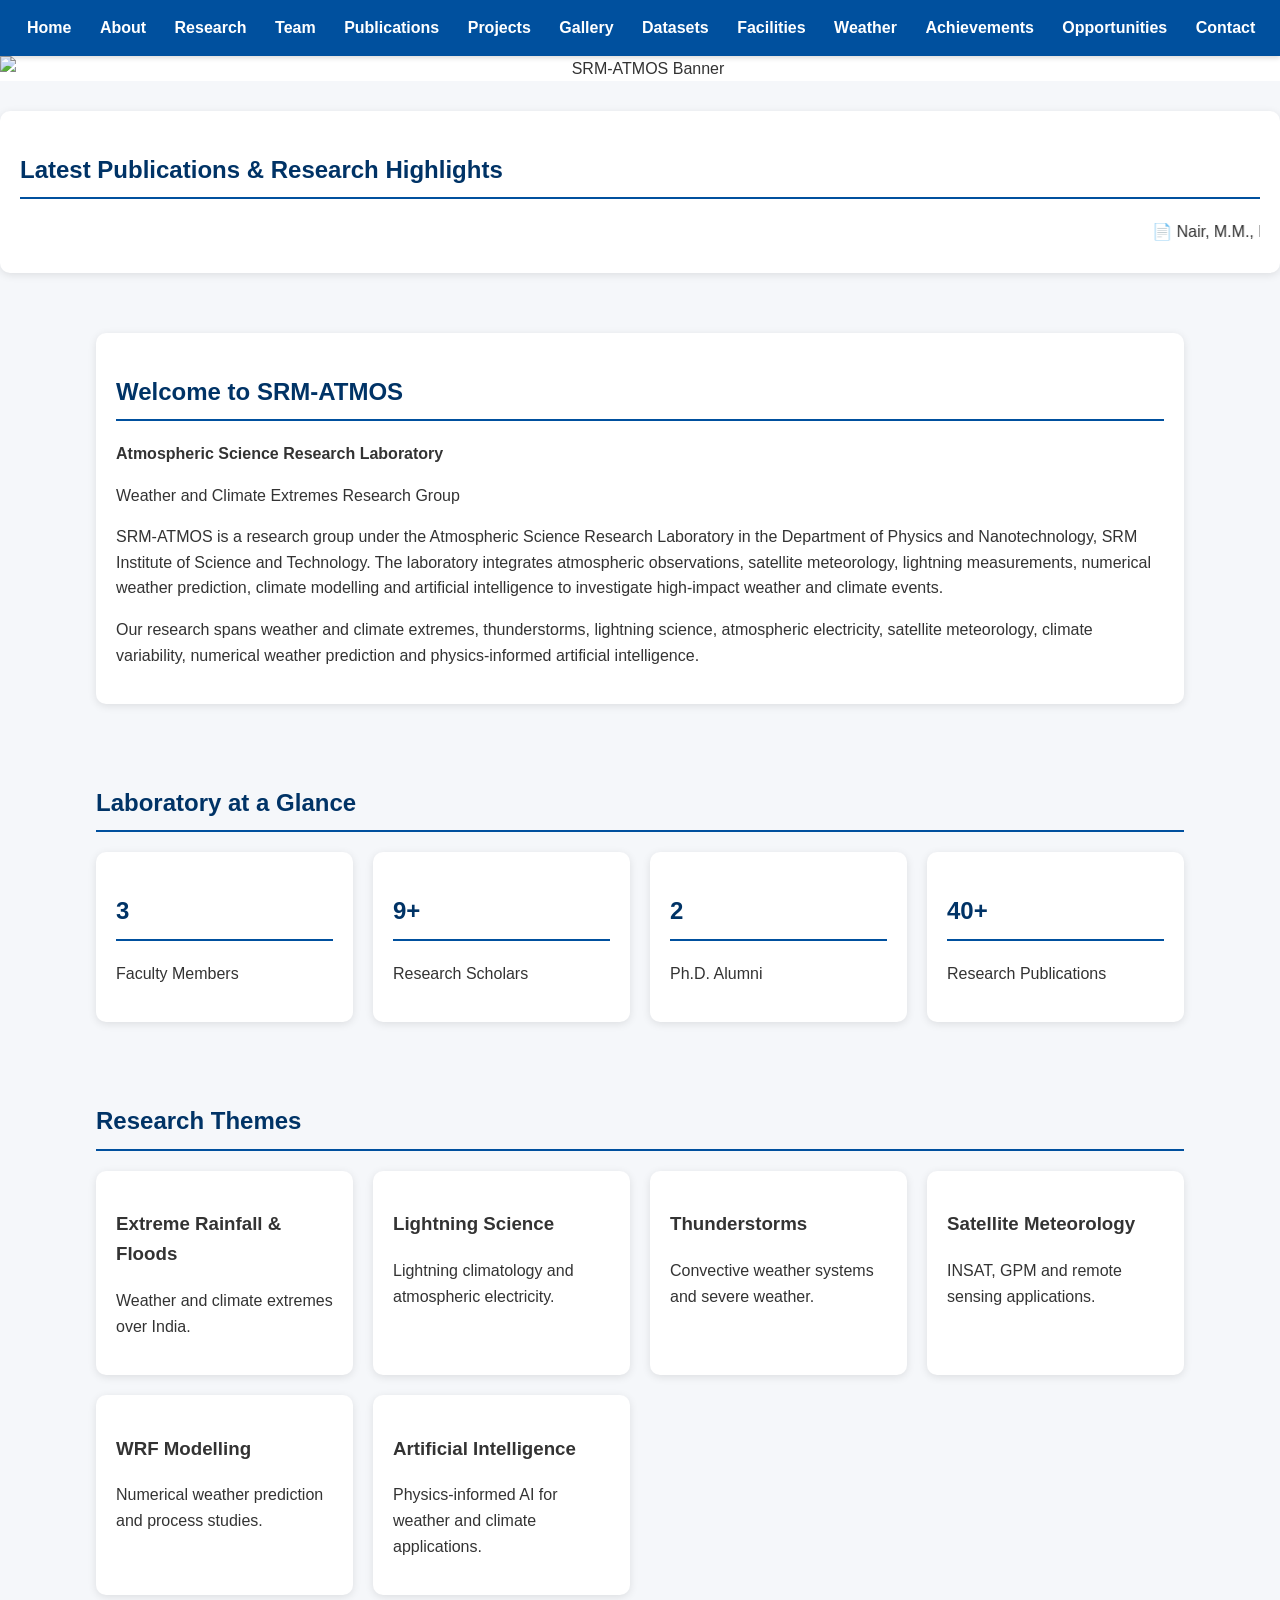
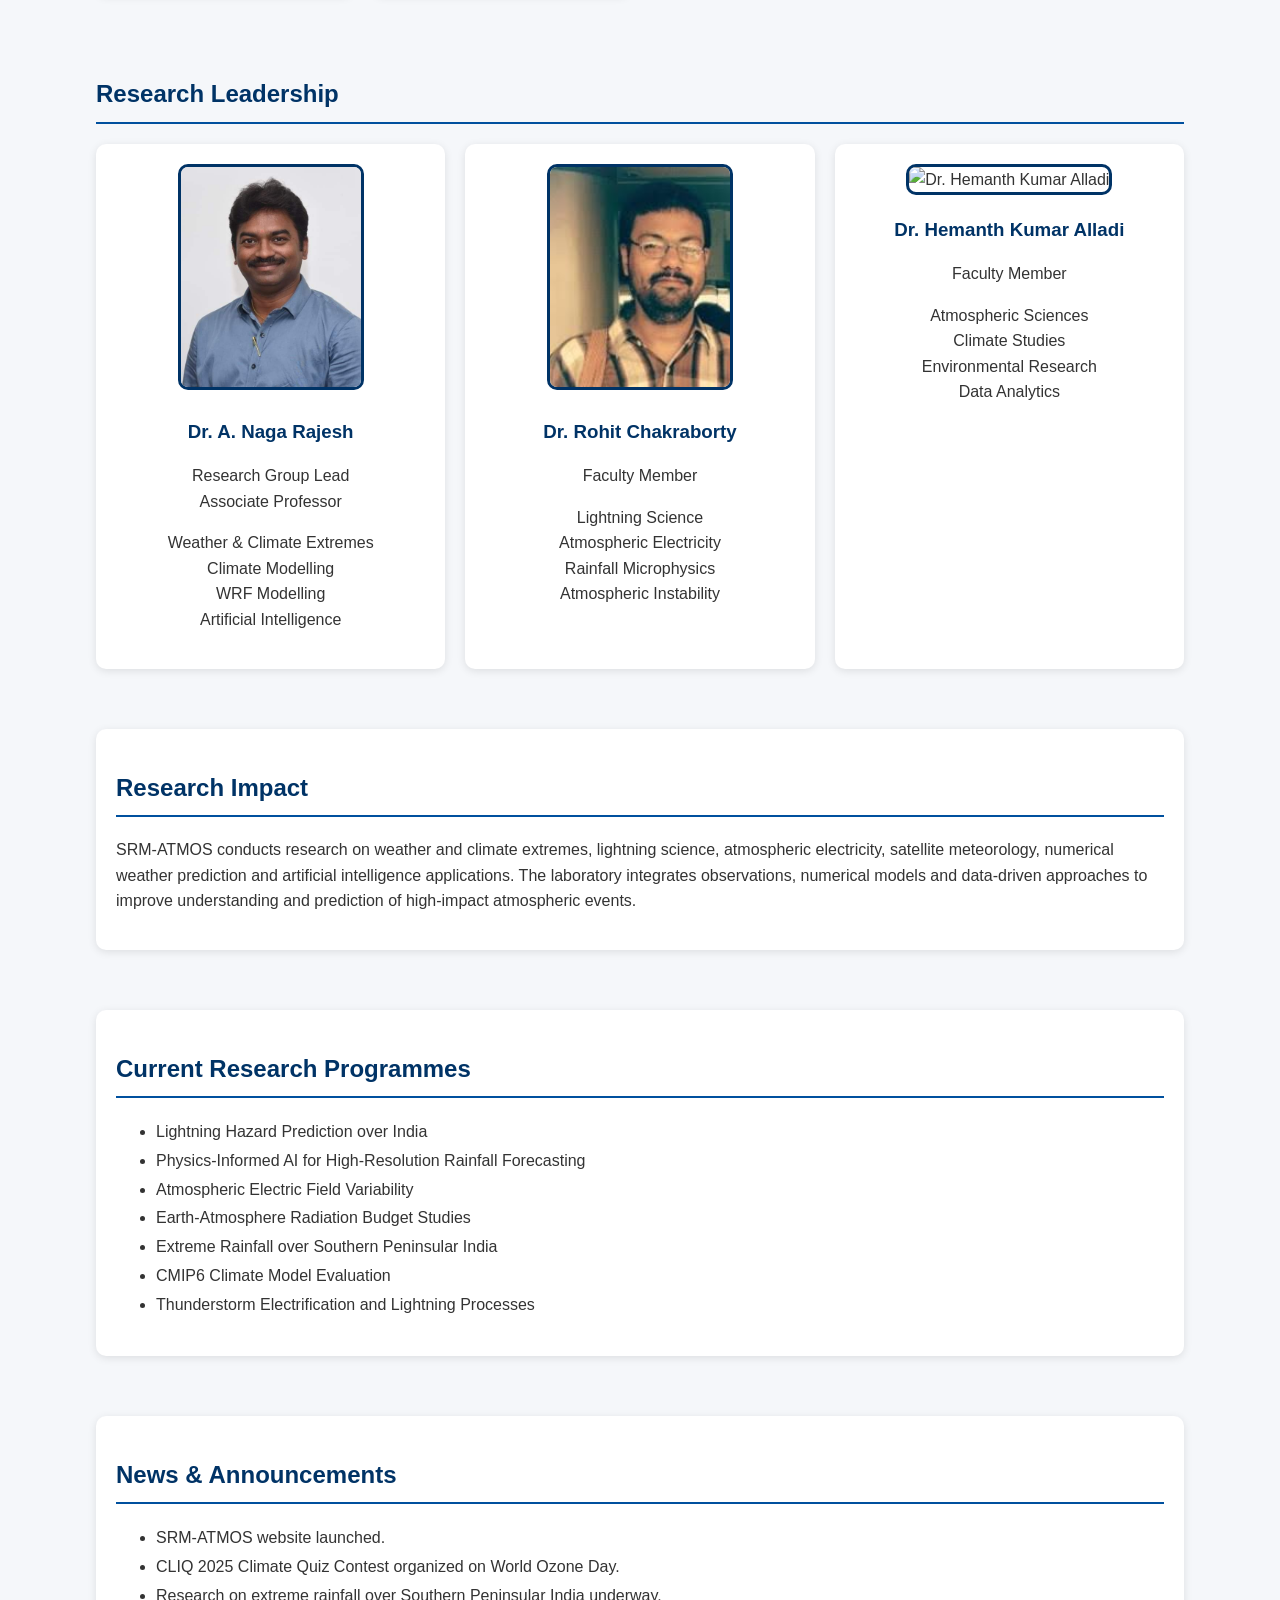
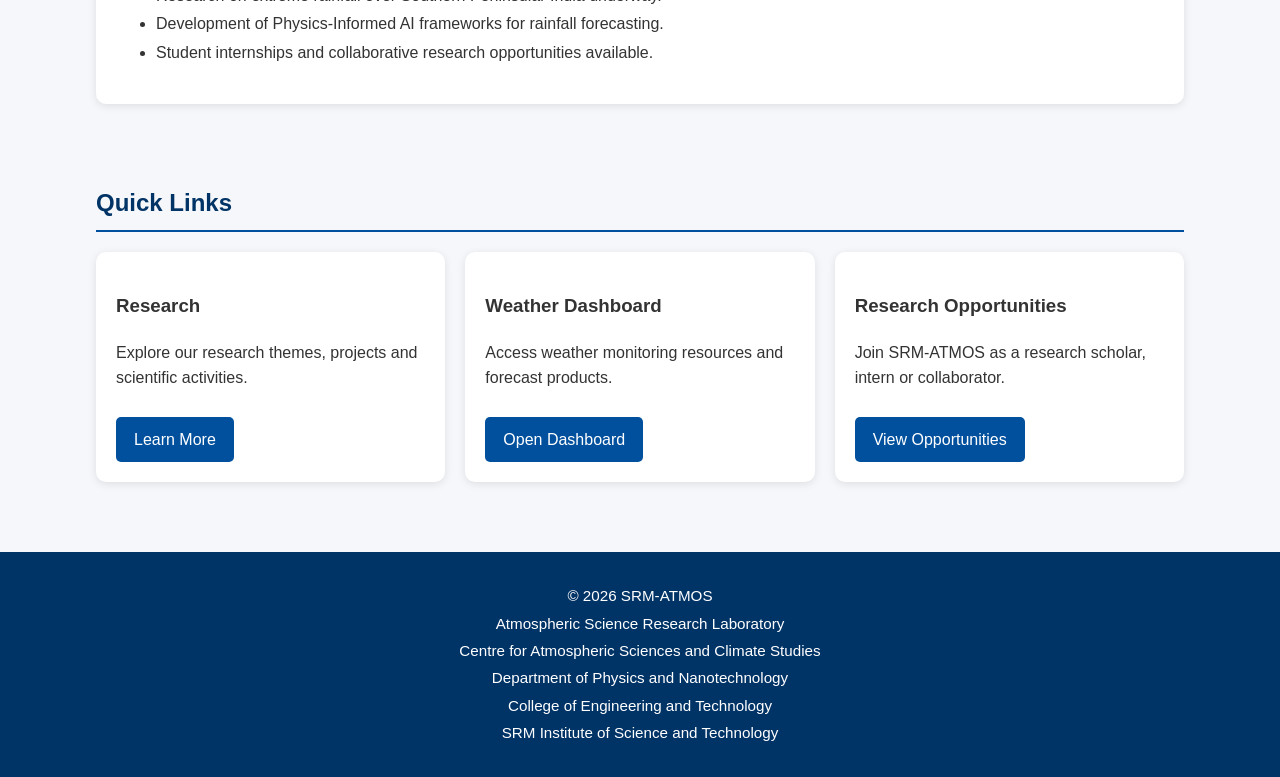
==== index.html @ c8436e2e "Revise research highlights to include latest publications Updated the research highlights section to" ====
<!DOCTYPE html>

<html>

<head>

    <title>SRM-ATMOS</title>

    <link rel="stylesheet" href="css/style.css?v=2">

    <link rel="icon" href="images/logo.png">

    <meta charset="UTF-8">

    <meta name="viewport" content="width=device-width, initial-scale=1.0">

</head>

<body>

<nav>

    <a href="index.html">Home</a>
    <a href="about.html">About</a>
    <a href="research.html">Research</a>
    <a href="team.html">Team</a>
    <a href="publications.html">Publications</a>
    <a href="projects.html">Projects</a>
    <a href="gallery.html">Gallery</a>
    <a href="datasets.html">Datasets</a>
    <a href="facilities.html">Facilities</a>
    <a href="weather.html">Weather</a>
    <a href="achievements.html">Achievements</a>
    <a href="opportunities.html">Opportunities</a>
    <a href="contact.html">Contact</a>

</nav>

<div class="hero">

    <img src="images/banner.png"
         alt="SRM-ATMOS Banner"
         class="banner-image">

</div>
<section class="section">

<div class="card">

<h2>Latest Publications & Research Highlights</h2>

<marquee behavior="scroll" direction="left" scrollamount="5">

📄 Nair, M.M., Rajesh, A.N., Sabarinath, A. & Kesavavarthini, T. (2025): Atmospheric Rivers and Their Impact on Extreme Precipitation During the Southwest Monsoon over India: A CMIP6 Evaluation (Meteorology and Atmospheric Physics) |

🌧️ Rajesh, A.N. et al. (2025): Widespread Monsoon Extreme Rainfall Events over Central Indian Region: Influence of Dynamics and Thermodynamics |

🌍 Kumar, A.H., Sandeep, A., Prasad, P. & Bv, B. (2025): Evaluation of ERA5 Boundary Layer Height Against Radiosonde Measurements: Regional Drivers, Spatiotemporal Variability and Trends over the Indian Monsoon Region (Atmospheric Research)

</marquee>

</div>

</section>
<div class="container">

<section class="section">

<div class="card">

<h2>Welcome to SRM-ATMOS</h2>

<p><strong>Atmospheric Science Research Laboratory</strong></p>

<p>
Weather and Climate Extremes Research Group
</p>

<p>
SRM-ATMOS is a research group under the Atmospheric Science Research Laboratory in the Department of Physics and Nanotechnology, SRM Institute of Science and Technology. The laboratory integrates atmospheric observations, satellite meteorology, lightning measurements, numerical weather prediction, climate modelling and artificial intelligence to investigate high-impact weather and climate events.
</p>

<p>
Our research spans weather and climate extremes, thunderstorms, lightning science, atmospheric electricity, satellite meteorology, climate variability, numerical weather prediction and physics-informed artificial intelligence.
</p>

</div>

</section>

<section class="section">

<h2>Laboratory at a Glance</h2>

<div class="grid">

<div class="card">
<h2>3</h2>
<p>Faculty Members</p>
</div>

<div class="card">
<h2>9+</h2>
<p>Research Scholars</p>
</div>

<div class="card">
<h2>2</h2>
<p>Ph.D. Alumni</p>
</div>

<div class="card">
<h2>40+</h2>
<p>Research Publications</p>
</div>

</div>

</section>

<section class="section">

<h2>Research Themes</h2>

<div class="grid">

<div class="card">
<h3>Extreme Rainfall & Floods</h3>
<p>Weather and climate extremes over India.</p>
</div>

<div class="card">
<h3>Lightning Science</h3>
<p>Lightning climatology and atmospheric electricity.</p>
</div>

<div class="card">
<h3>Thunderstorms</h3>
<p>Convective weather systems and severe weather.</p>
</div>

<div class="card">
<h3>Satellite Meteorology</h3>
<p>INSAT, GPM and remote sensing applications.</p>
</div>

<div class="card">
<h3>WRF Modelling</h3>
<p>Numerical weather prediction and process studies.</p>
</div>

<div class="card">
<h3>Artificial Intelligence</h3>
<p>Physics-informed AI for weather and climate applications.</p>
</div>

</div>

</section>

<section class="section">

<h2>Research Leadership</h2>

<div class="grid">

<div class="card profile-card">

<img src="images/rajesh.jpg" alt="Dr. A. Naga Rajesh">

<h3>Dr. A. Naga Rajesh</h3>

<p>
Research Group Lead<br>
Associate Professor
</p>

<p>
Weather & Climate Extremes<br>
Climate Modelling<br>
WRF Modelling<br>
Artificial Intelligence
</p>

</div>

<div class="card profile-card">

<img src="images/rohit.jpg" alt="Dr. Rohit Chakraborty">

<h3>Dr. Rohit Chakraborty</h3>

<p>
Faculty Member
</p>

<p>
Lightning Science<br>
Atmospheric Electricity<br>
Rainfall Microphysics<br>
Atmospheric Instability
</p>

</div>

<div class="card profile-card">

<img src="images/hemanth.jpg" alt="Dr. Hemanth Kumar Alladi">

<h3>Dr. Hemanth Kumar Alladi</h3>

<p>
Faculty Member
</p>

<p>
Atmospheric Sciences<br>
Climate Studies<br>
Environmental Research<br>
Data Analytics
</p>

</div>

</div>

</section>

<section class="section">

<div class="card">

<h2>Research Impact</h2>

<p>
SRM-ATMOS conducts research on weather and climate extremes, lightning science, atmospheric electricity, satellite meteorology, numerical weather prediction and artificial intelligence applications. The laboratory integrates observations, numerical models and data-driven approaches to improve understanding and prediction of high-impact atmospheric events.
</p>

</div>

</section>

<section class="section">

<div class="card">

<h2>Current Research Programmes</h2>

<ul>

<li>Lightning Hazard Prediction over India</li>

<li>Physics-Informed AI for High-Resolution Rainfall Forecasting</li>

<li>Atmospheric Electric Field Variability</li>

<li>Earth-Atmosphere Radiation Budget Studies</li>

<li>Extreme Rainfall over Southern Peninsular India</li>

<li>CMIP6 Climate Model Evaluation</li>

<li>Thunderstorm Electrification and Lightning Processes</li>

</ul>

</div>

</section>

<section class="section">

<div class="card">

<h2>News & Announcements</h2>

<ul>

<li>SRM-ATMOS website launched.</li>

<li>CLIQ 2025 Climate Quiz Contest organized on World Ozone Day.</li>

<li>Research on extreme rainfall over Southern Peninsular India underway.</li>

<li>Development of Physics-Informed AI frameworks for rainfall forecasting.</li>

<li>Student internships and collaborative research opportunities available.</li>

</ul>

</div>

</section>

<section class="section">

<h2>Quick Links</h2>

<div class="grid">

<div class="card">

<h3>Research</h3>

<p>
Explore our research themes, projects and scientific activities.
</p>

<a class="button" href="research.html">
Learn More
</a>

</div>

<div class="card">

<h3>Weather Dashboard</h3>

<p>
Access weather monitoring resources and forecast products.
</p>

<a class="button" href="weather.html">
Open Dashboard
</a>

</div>

<div class="card">

<h3>Research Opportunities</h3>

<p>
Join SRM-ATMOS as a research scholar, intern or collaborator.
</p>

<a class="button" href="opportunities.html">
View Opportunities
</a>

</div>

</div>

</section>

</div>

<footer>

© 2026 SRM-ATMOS<br>

Atmospheric Science Research Laboratory<br>

Centre for Atmospheric Sciences and Climate Studies<br>

Department of Physics and Nanotechnology<br>

College of Engineering and Technology<br>

SRM Institute of Science and Technology

</footer>

</body>

</html>
---- css/style.css ----
```css
body{
    background:red !important;
}

body{
    font-family: Arial, Helvetica, sans-serif;
    margin:0;
    padding:0;
    background:#f5f7fa;
    color:#333;
    line-height:1.6;
}

/* =====================================
   NAVIGATION
===================================== */

nav{
    background:#00509e;
    text-align:center;
    padding:15px;
    position:sticky;
    top:0;
    z-index:1000;
    box-shadow:0 2px 5px rgba(0,0,0,0.15);

    overflow-x:auto;
    white-space:nowrap;
}

nav a{
    color:white;
    text-decoration:none;
    margin:0 12px;
    font-weight:bold;
    display:inline-block;
}

nav a:hover{
    color:#ffcc00;
}

/* =====================================
   HERO BANNER
===================================== */

.hero{
    width:100%;
    text-align:center;
    background:white;
}

.banner-image{
    width:100%;
    height:auto;
    display:block;
}

/* =====================================
   MAIN LAYOUT
===================================== */

.container{
    width:85%;
    max-width:1100px;
    margin:auto;
}

.section{
    padding:30px 0;
}

.section h2{
    color:#003366;
    border-bottom:2px solid #00509e;
    padding-bottom:8px;
    margin-bottom:20px;
}

/* =====================================
   GRID
===================================== */

.grid{
    display:grid;
    grid-template-columns:repeat(auto-fit,minmax(250px,1fr));
    gap:20px;
}

/* =====================================
   CARDS
===================================== */

.card{
    background:white;
    padding:20px;
    border-radius:10px;
    box-shadow:0 2px 8px rgba(0,0,0,0.10);
    transition:0.3s;
}

.card:hover{
    transform:translateY(-4px);
}

/* =====================================
   FACULTY PROFILES
===================================== */

.profile-card{
    text-align:center;
}

.profile-card img{
    width:180px;
    height:220px;
    object-fit:cover;
    border-radius:10px;
    border:3px solid #003366;
    margin-bottom:10px;
}

.profile-card h3{
    color:#003366;
    margin-top:10px;
    margin-bottom:5px;
}

/* =====================================
   BUTTONS
===================================== */

.button{
    display:inline-block;
    background:#00509e;
    color:white;
    text-decoration:none;
    padding:10px 18px;
    border-radius:5px;
    margin-top:10px;
}

.button:hover{
    background:#003366;
}

/* =====================================
   TABLES
===================================== */

table{
    width:100%;
    border-collapse:collapse;
    background:white;
    overflow-x:auto;
    display:block;
}

table,
th,
td{
    border:1px solid #ddd;
}

th{
    background:#00509e;
    color:white;
}

th,
td{
    padding:12px;
    text-align:left;
}

/* =====================================
   LISTS
===================================== */

ul{
    line-height:1.8;
}

/* =====================================
   IMAGES
===================================== */

img{
    max-width:100%;
}

.gallery img{
    width:100%;
    border-radius:8px;
}

/* =====================================
   FOOTER
===================================== */

footer{
    background:#003366;
    color:white;
    text-align:center;
    padding:30px;
    margin-top:40px;
    line-height:1.8;
    font-size:0.95rem;
}

/* =====================================
   MOBILE DEVICES
===================================== */

/* =====================================
   MOBILE DEVICES
===================================== */

@media screen and (max-width:768px){

    /* Compact Menu */

   nav{
    display:flex;
    overflow-x:auto;
    white-space:nowrap;
    padding:10px;
    gap:10px;
    justify-content:flex-start;
    -webkit-overflow-scrolling:touch;
}

    nav a{
    display:inline-block;
    flex:0 0 auto;
    margin:0;
    padding:8px 12px;
    background:none;
    border-radius:0;
    font-size:14px;
}

    .container{
        width:95%;
    }

    /* Banner */

    .banner-image{
        width:100%;
        height:auto;
        max-height:none;
    }

    /* Profile Images */

    .profile-card img{
        width:130px;
        height:160px;
    }

    /* Cards */

    .card{
        padding:15px;
    }

    .section{
        padding:20px 0;
    }

    /* Typography */

    h1{
        font-size:1.8rem;
    }

    h2{
        font-size:1.4rem;
    }

    h3{
        font-size:1.1rem;
    }

    /* Single-column Layout */

    .grid{
        grid-template-columns:1fr;
    }

    .grid > *{
        width:100%;
    }

    /* Tables */

    table{
        display:block;
        overflow-x:auto;
        white-space:nowrap;
    }

    /* Weather Maps */

    iframe{
        width:100%;
        height:400px;
    }

}
/* =====================================
   LARGE SCREENS
===================================== */

@media screen and (min-width:1200px){

    .container{
        max-width:1200px;
    }

}
```
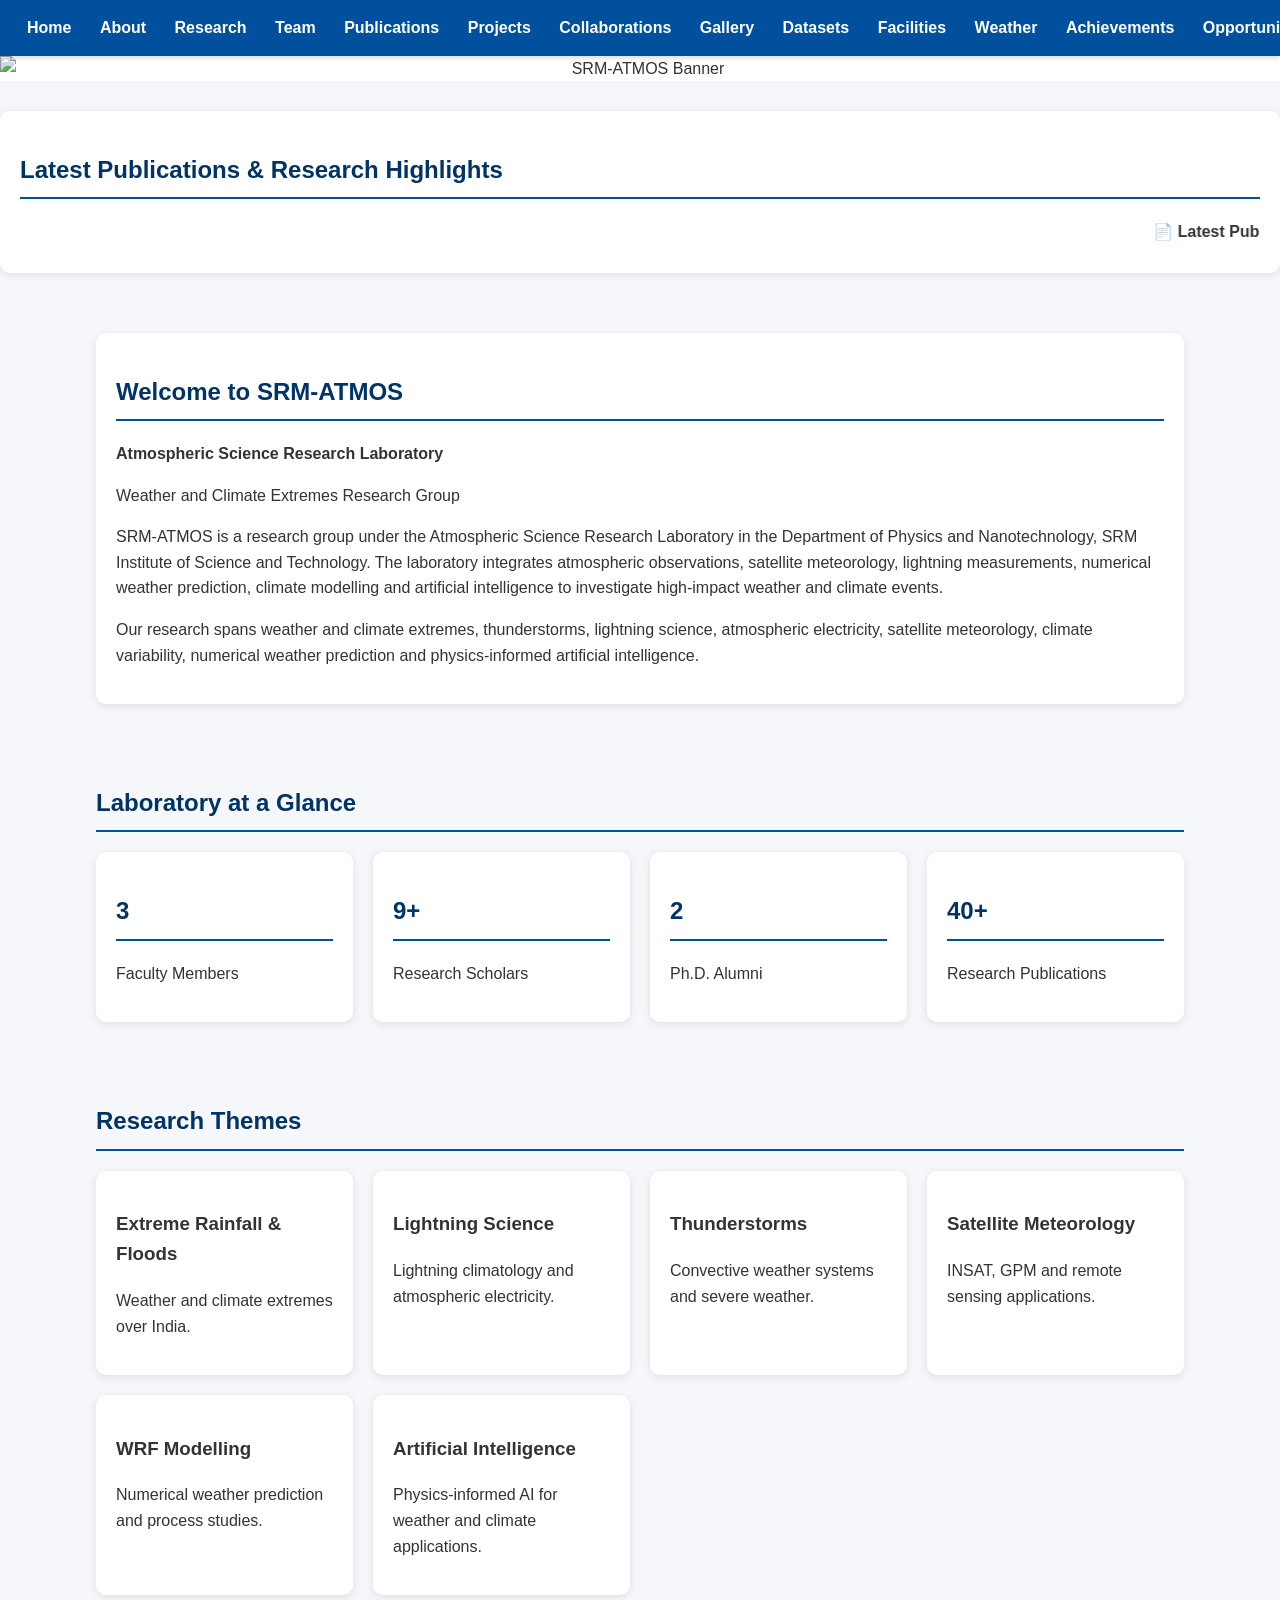
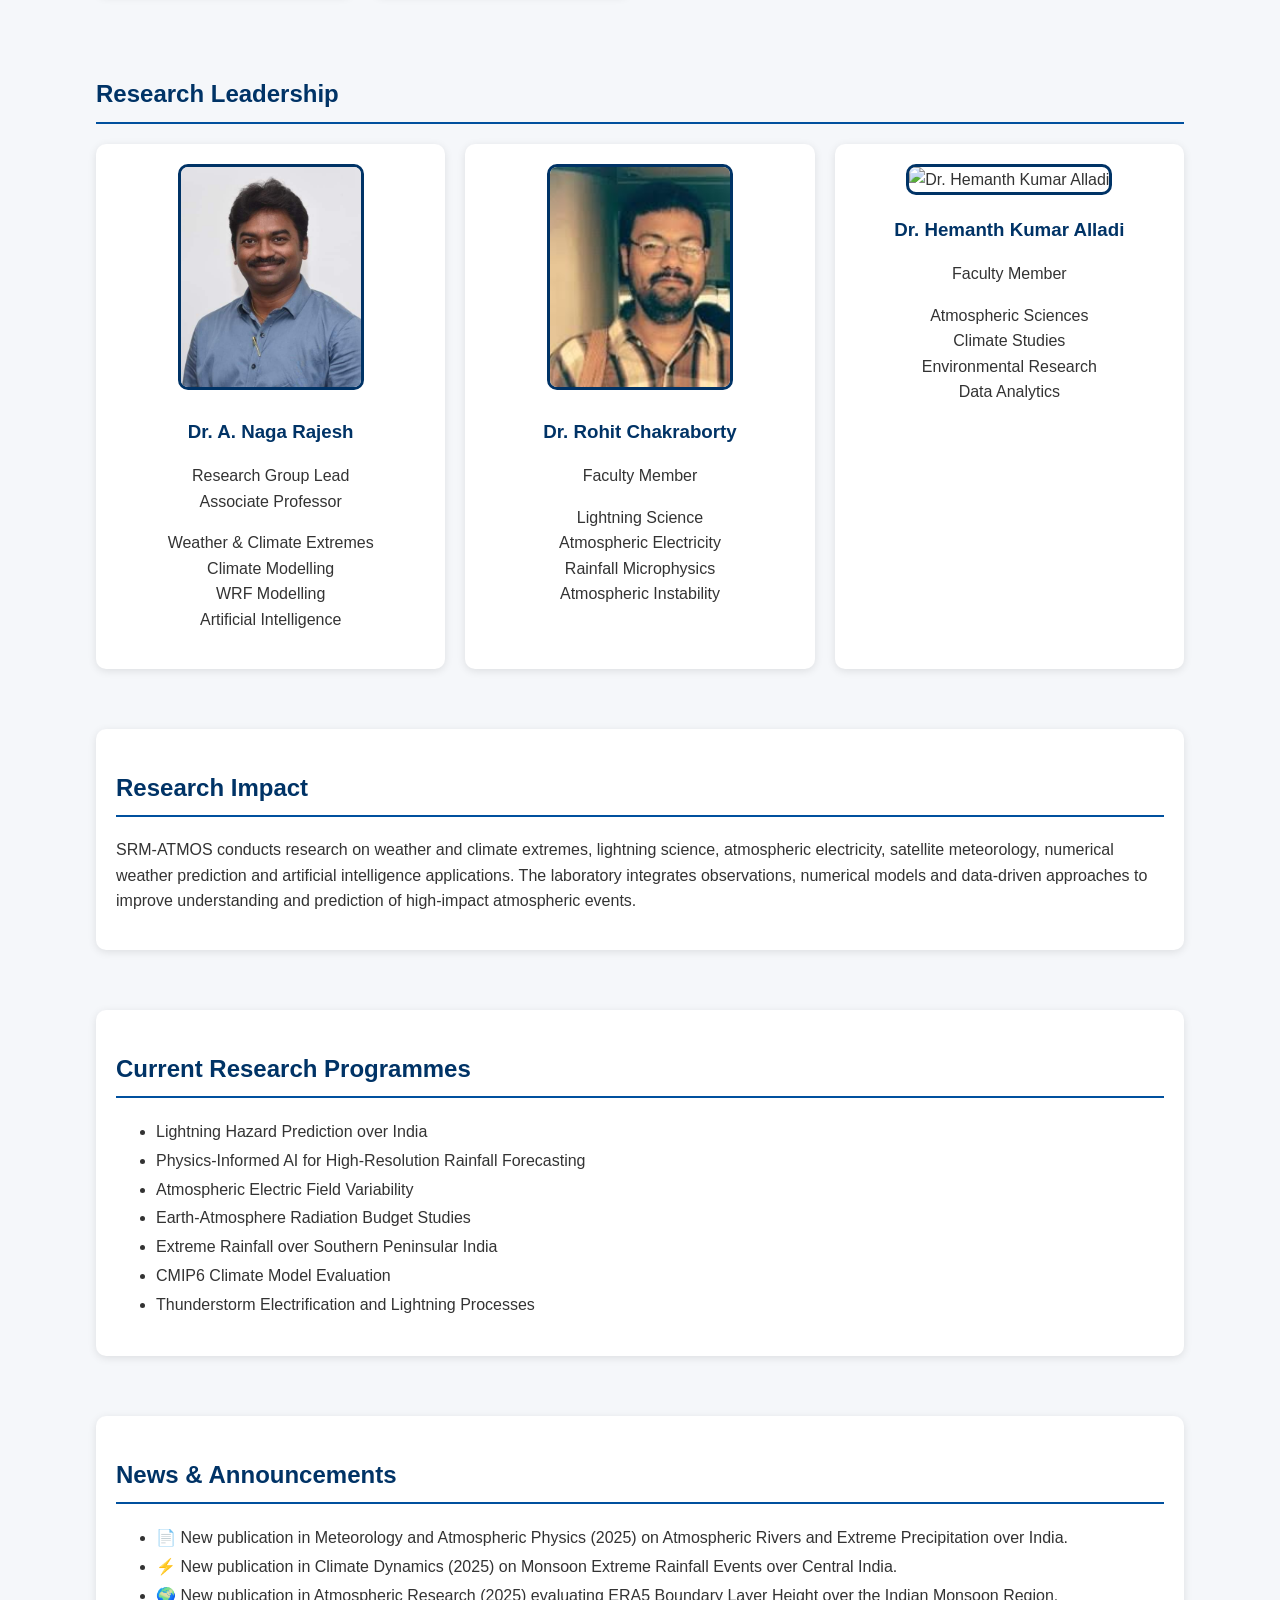
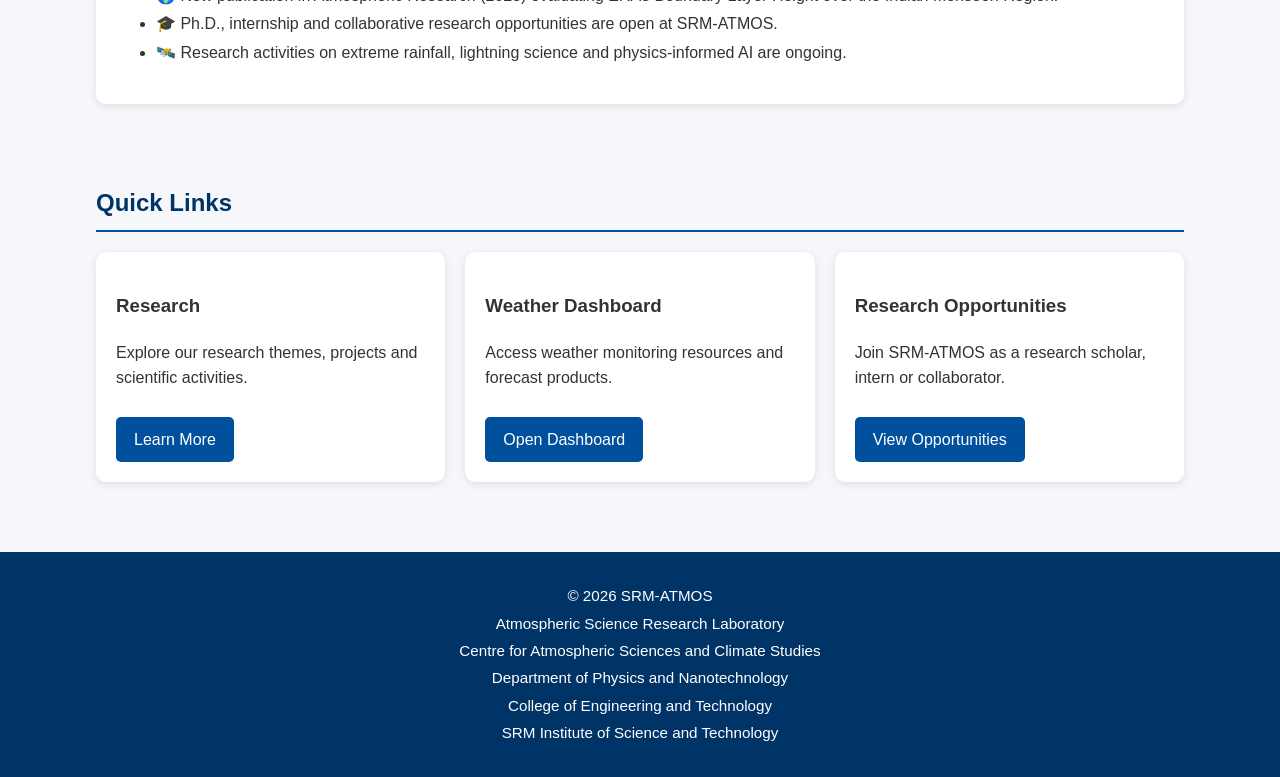
==== commit 1071b13d: "Update index.html" ====
--- a/index.html
+++ b/index.html
@@ -27,6 +27,7 @@
     <a href="team.html">Team</a>
     <a href="publications.html">Publications</a>
     <a href="projects.html">Projects</a>
+    <a href="collaborations.html">Collaborations</a>
     <a href="gallery.html">Gallery</a>
     <a href="datasets.html">Datasets</a>
     <a href="facilities.html">Facilities</a>
@@ -52,11 +53,11 @@
 
 <marquee behavior="scroll" direction="left" scrollamount="5">
 
-📄 Nair, M.M., Rajesh, A.N., Sabarinath, A. & Kesavavarthini, T. (2025): Atmospheric Rivers and Their Impact on Extreme Precipitation During the Southwest Monsoon over India: A CMIP6 Evaluation (Meteorology and Atmospheric Physics) |
-
-🌧️ Rajesh, A.N. et al. (2025): Widespread Monsoon Extreme Rainfall Events over Central Indian Region: Influence of Dynamics and Thermodynamics |
-
-🌍 Kumar, A.H., Sandeep, A., Prasad, P. & Bv, B. (2025): Evaluation of ERA5 Boundary Layer Height Against Radiosonde Measurements: Regional Drivers, Spatiotemporal Variability and Trends over the Indian Monsoon Region (Atmospheric Research)
+📄 <strong>Latest Publication – Dr. A. Naga Rajesh:</strong> Atmospheric Rivers and Their Impact on Extreme Precipitation During the Southwest Monsoon over India: A CMIP6 Evaluation (Meteorology and Atmospheric Physics, 2025) |
+
+⚡ <strong>Latest Publication – Dr. Rohit Chakraborty:</strong> Widespread Monsoon Extreme Rainfall Events over Central Indian Region: Influence of Dynamics and Thermodynamics (Climate Dynamics, 2025) |
+
+🌍 <strong>Latest Publication – Dr. Hemanth Kumar Alladi:</strong> Evaluation of ERA5 Boundary Layer Height Against Radiosonde Measurements: Regional Drivers, Spatiotemporal Variability and Trends over the Indian Monsoon Region (Atmospheric Research, 2025)
 
 </marquee>
 
@@ -277,15 +278,15 @@
 
 <ul>
 
-<li>SRM-ATMOS website launched.</li>
-
-<li>CLIQ 2025 Climate Quiz Contest organized on World Ozone Day.</li>
-
-<li>Research on extreme rainfall over Southern Peninsular India underway.</li>
-
-<li>Development of Physics-Informed AI frameworks for rainfall forecasting.</li>
-
-<li>Student internships and collaborative research opportunities available.</li>
+<li>📄 New publication in Meteorology and Atmospheric Physics (2025) on Atmospheric Rivers and Extreme Precipitation over India.</li>
+
+<li>⚡ New publication in Climate Dynamics (2025) on Monsoon Extreme Rainfall Events over Central India.</li>
+
+<li>🌍 New publication in Atmospheric Research (2025) evaluating ERA5 Boundary Layer Height over the Indian Monsoon Region.</li>
+
+<li>🎓 Ph.D., internship and collaborative research opportunities are open at SRM-ATMOS.</li>
+
+<li>🛰️ Research activities on extreme rainfall, lightning science and physics-informed AI are ongoing.</li>
 
 </ul>
 
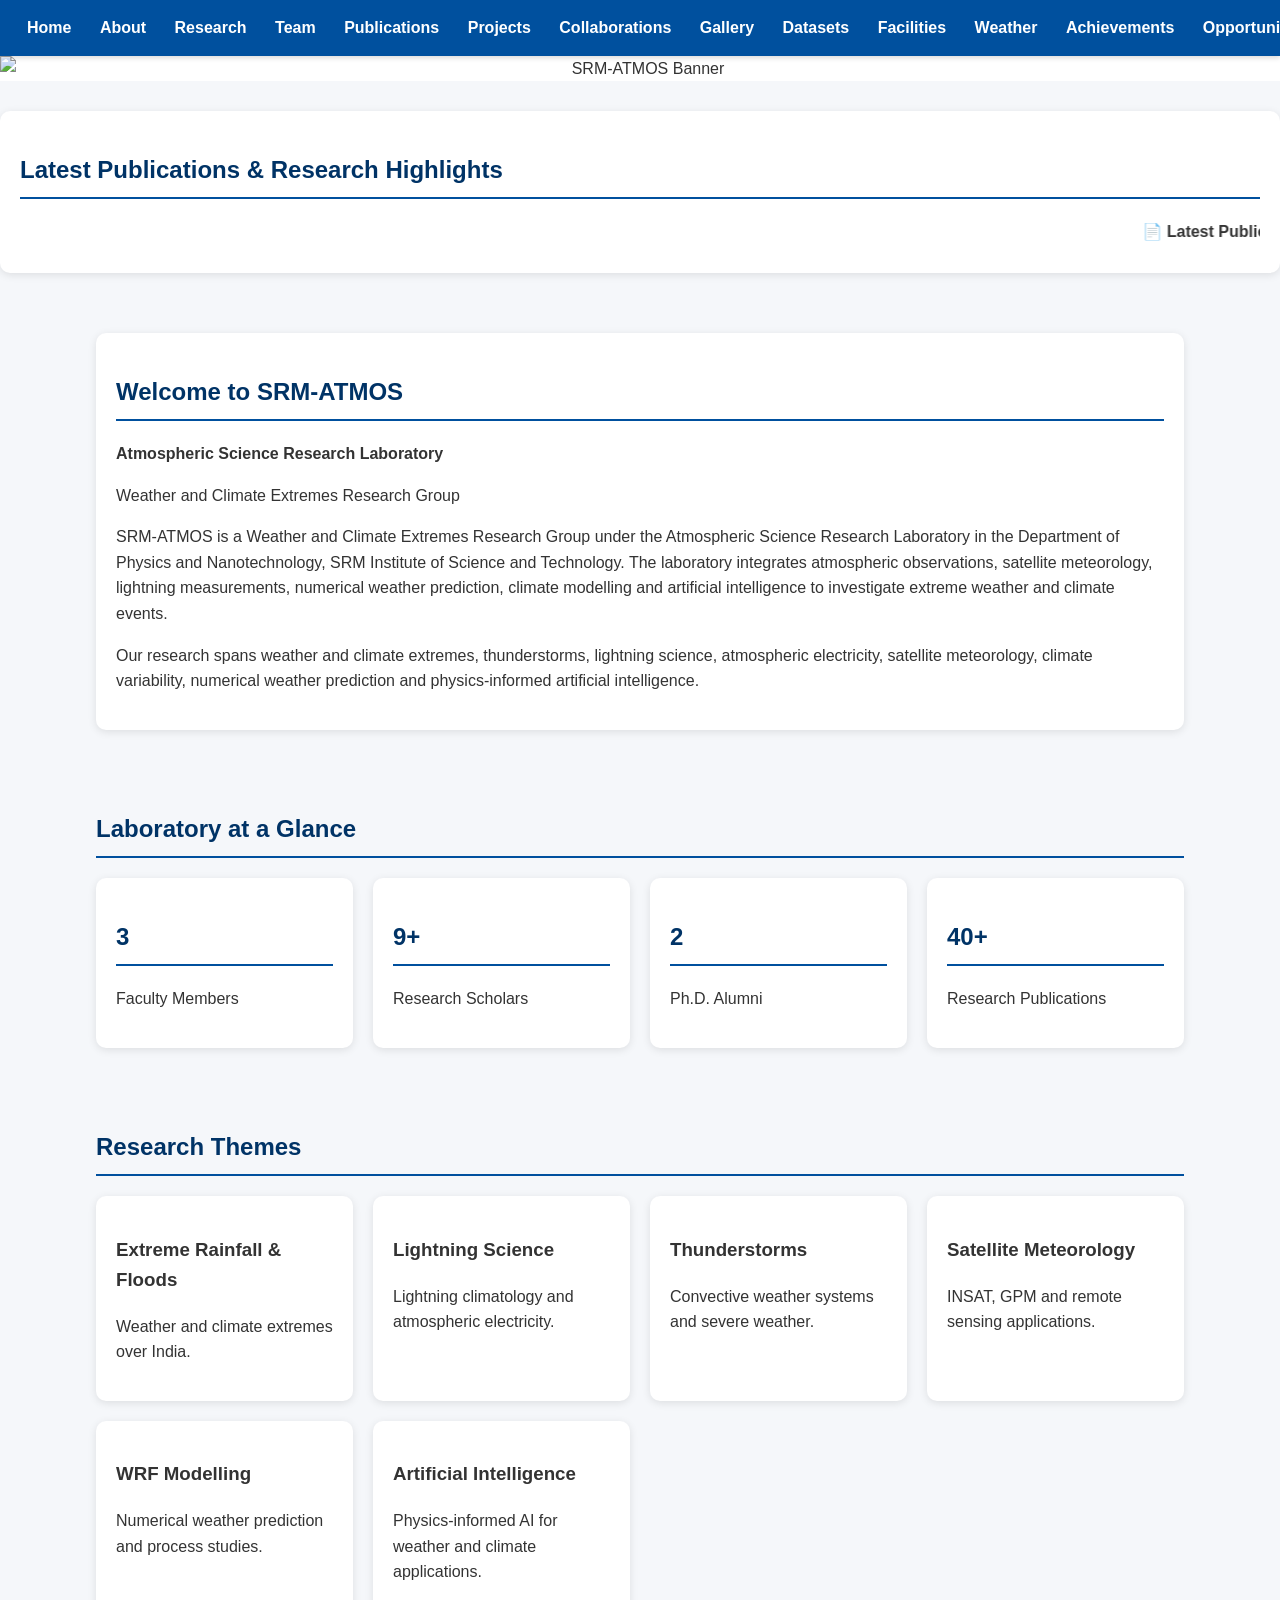
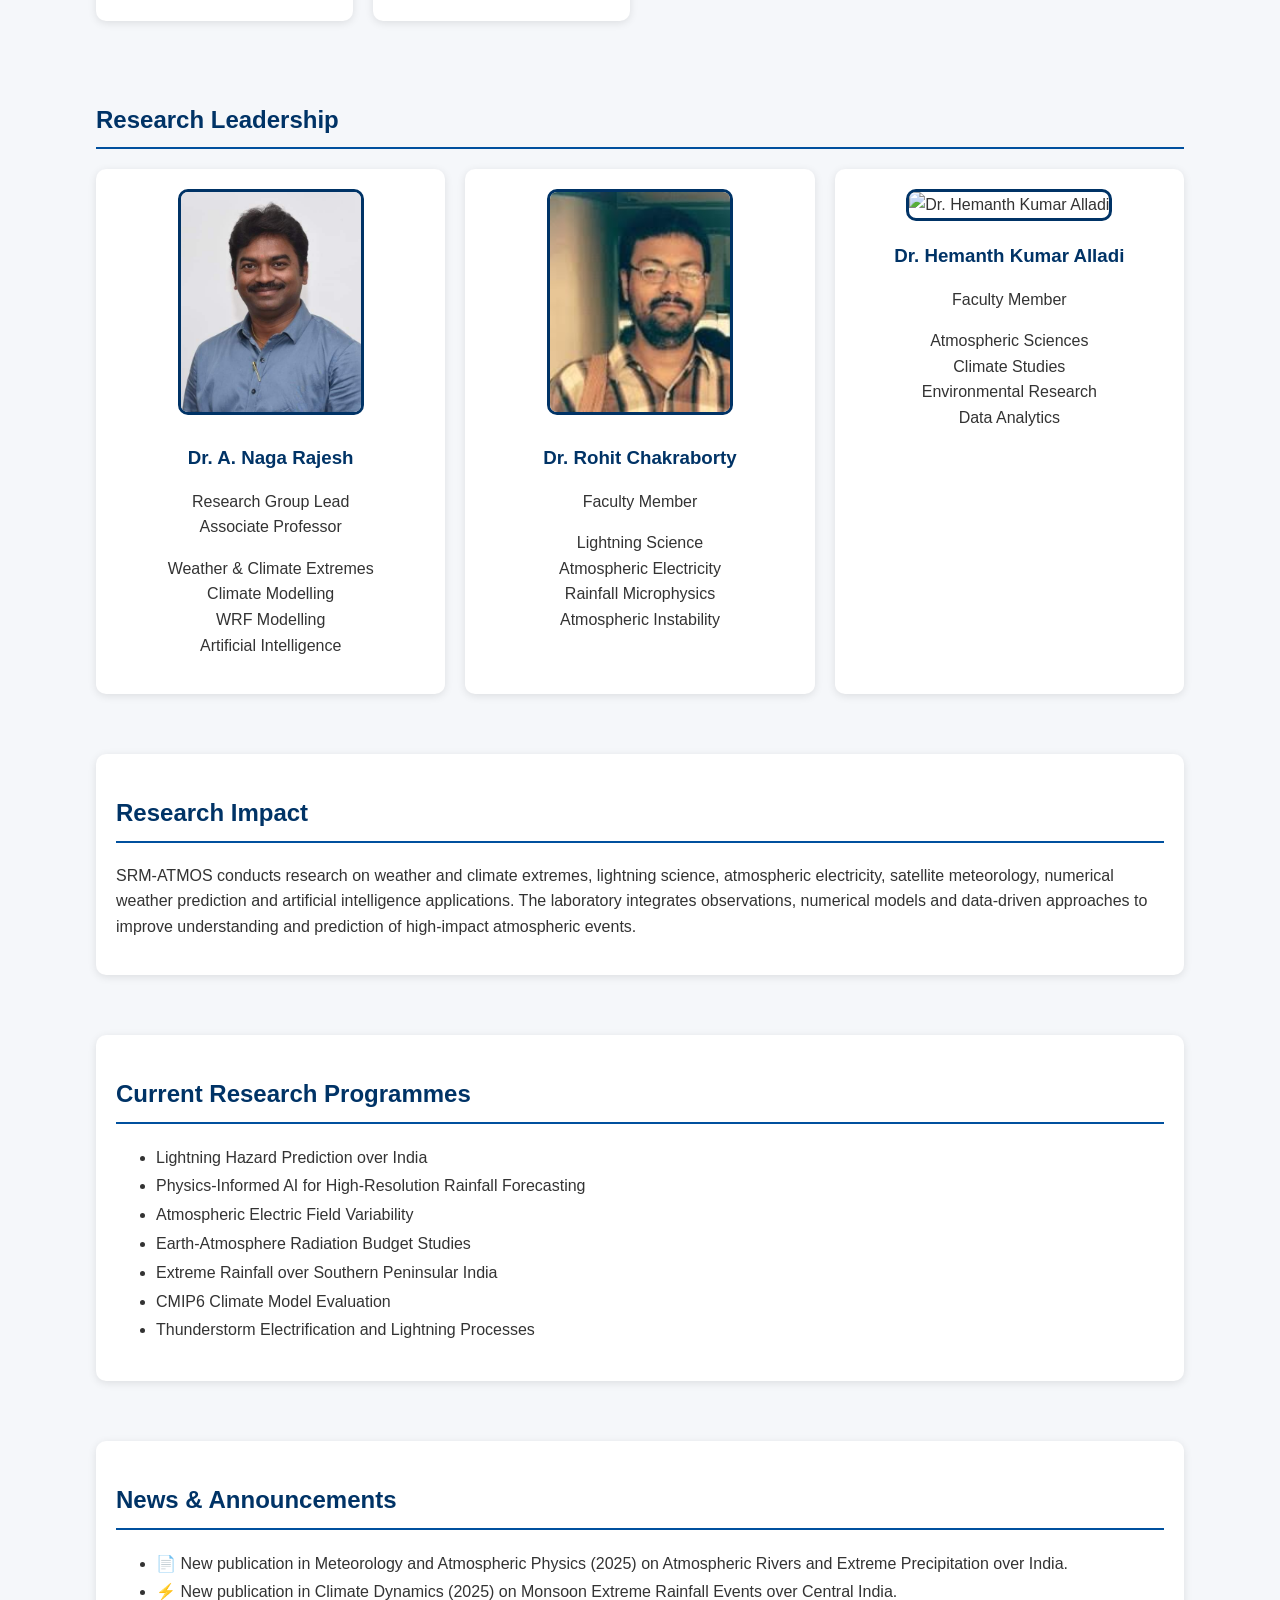
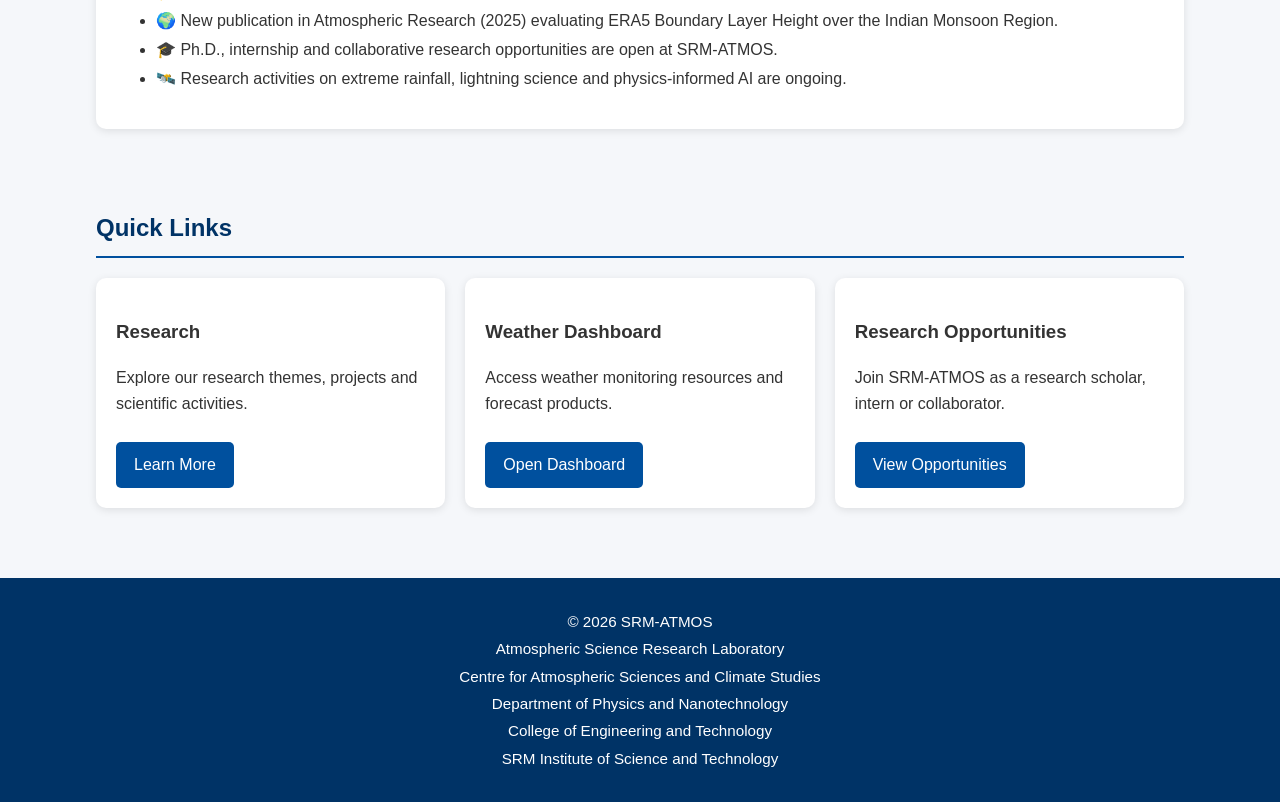
==== commit b56e219e: "Update index.html" ====
--- a/index.html
+++ b/index.html
@@ -79,7 +79,7 @@
 </p>
 
 <p>
-SRM-ATMOS is a research group under the Atmospheric Science Research Laboratory in the Department of Physics and Nanotechnology, SRM Institute of Science and Technology. The laboratory integrates atmospheric observations, satellite meteorology, lightning measurements, numerical weather prediction, climate modelling and artificial intelligence to investigate high-impact weather and climate events.
+SRM-ATMOS is a Weather and Climate Extremes Research Group under the Atmospheric Science Research Laboratory in the Department of Physics and Nanotechnology, SRM Institute of Science and Technology. The laboratory integrates atmospheric observations, satellite meteorology, lightning measurements, numerical weather prediction, climate modelling and artificial intelligence to investigate extreme weather and climate events.
 </p>
 
 <p>
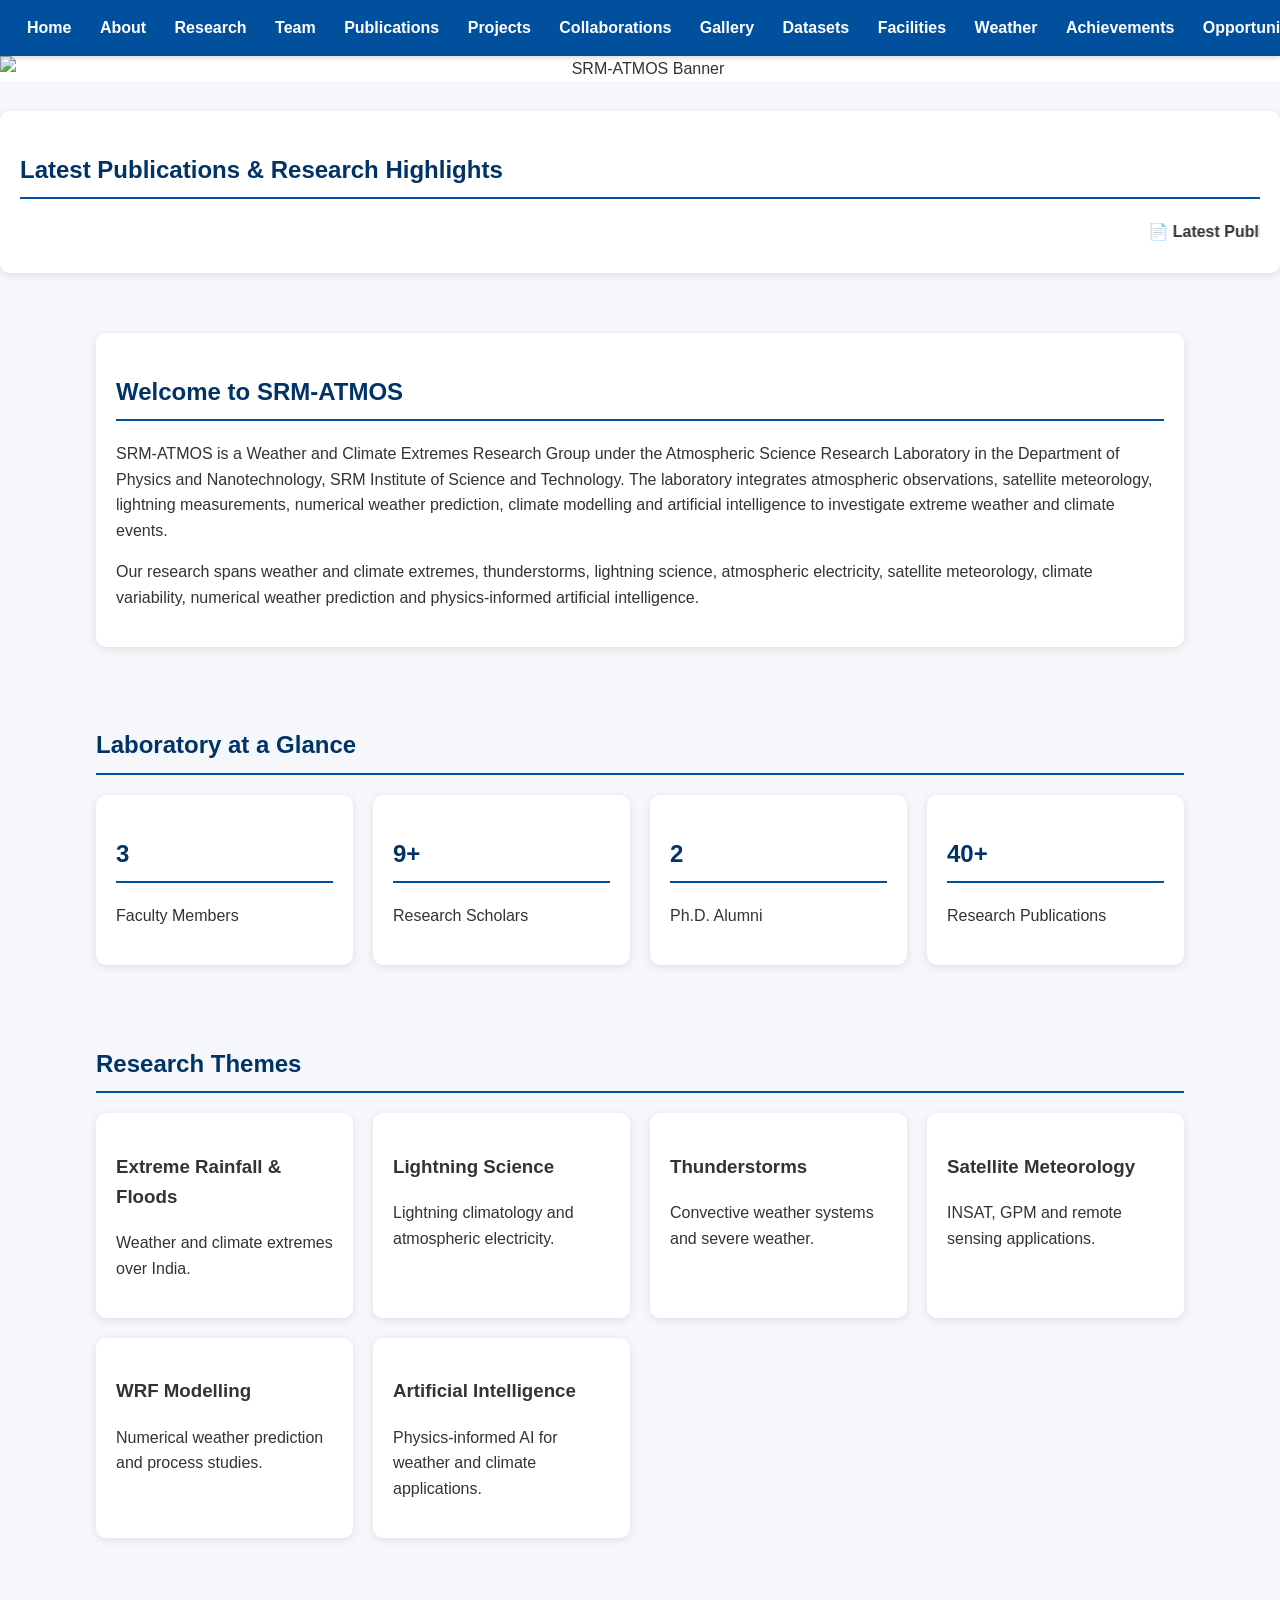
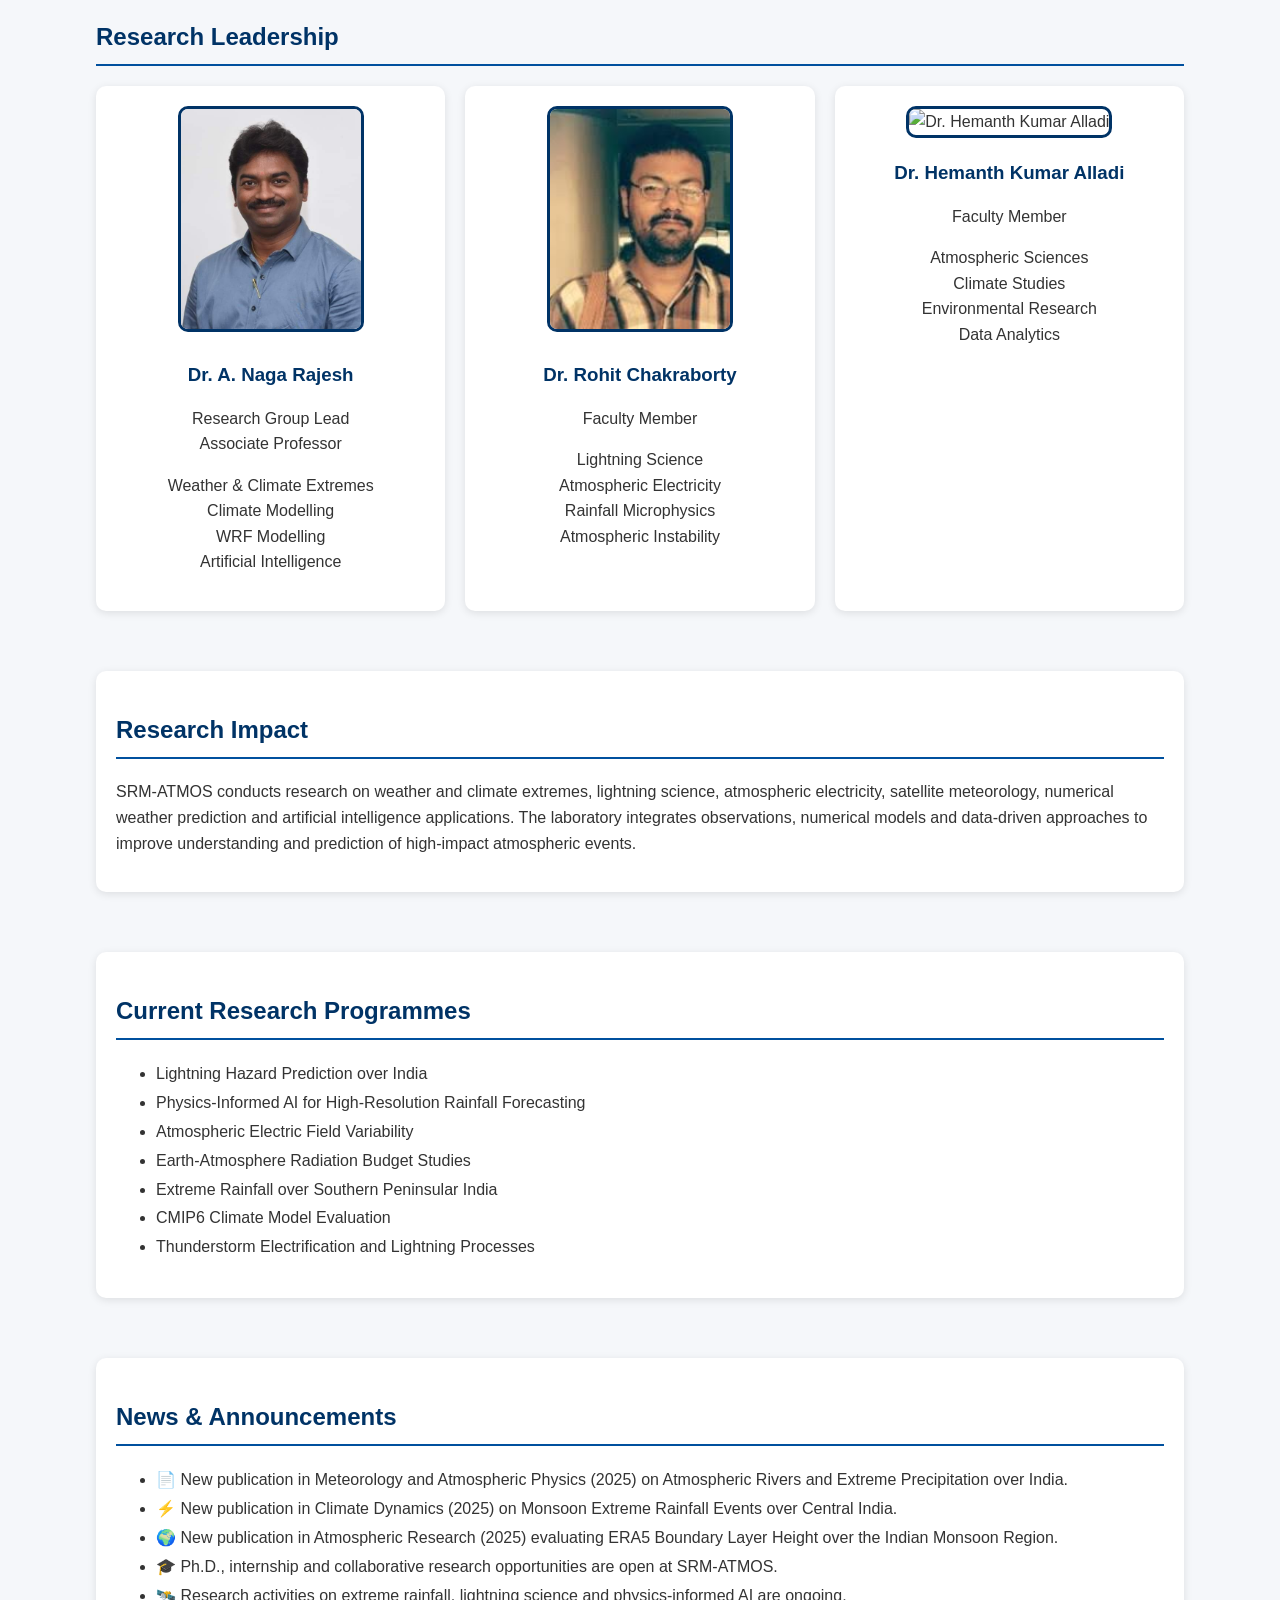
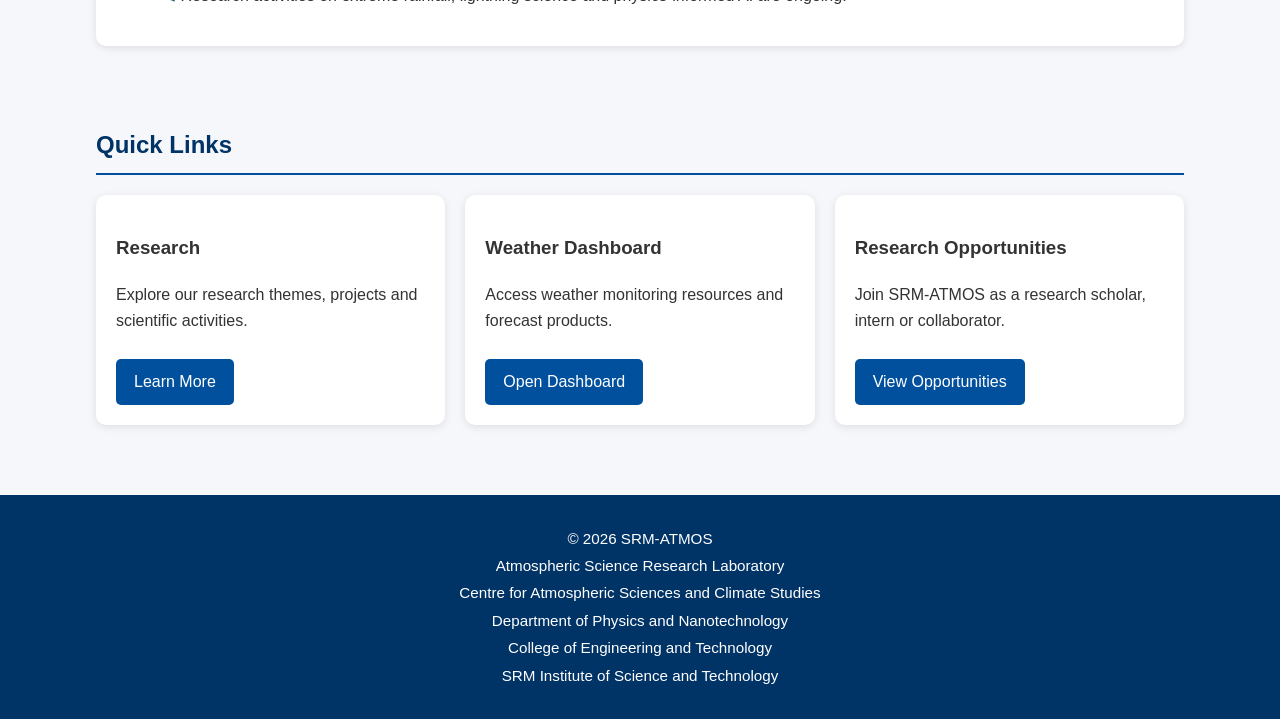
==== commit 890c3307: "Update index.html" ====
--- a/index.html
+++ b/index.html
@@ -72,12 +72,6 @@
 
 <h2>Welcome to SRM-ATMOS</h2>
 
-<p><strong>Atmospheric Science Research Laboratory</strong></p>
-
-<p>
-Weather and Climate Extremes Research Group
-</p>
-
 <p>
 SRM-ATMOS is a Weather and Climate Extremes Research Group under the Atmospheric Science Research Laboratory in the Department of Physics and Nanotechnology, SRM Institute of Science and Technology. The laboratory integrates atmospheric observations, satellite meteorology, lightning measurements, numerical weather prediction, climate modelling and artificial intelligence to investigate extreme weather and climate events.
 </p>
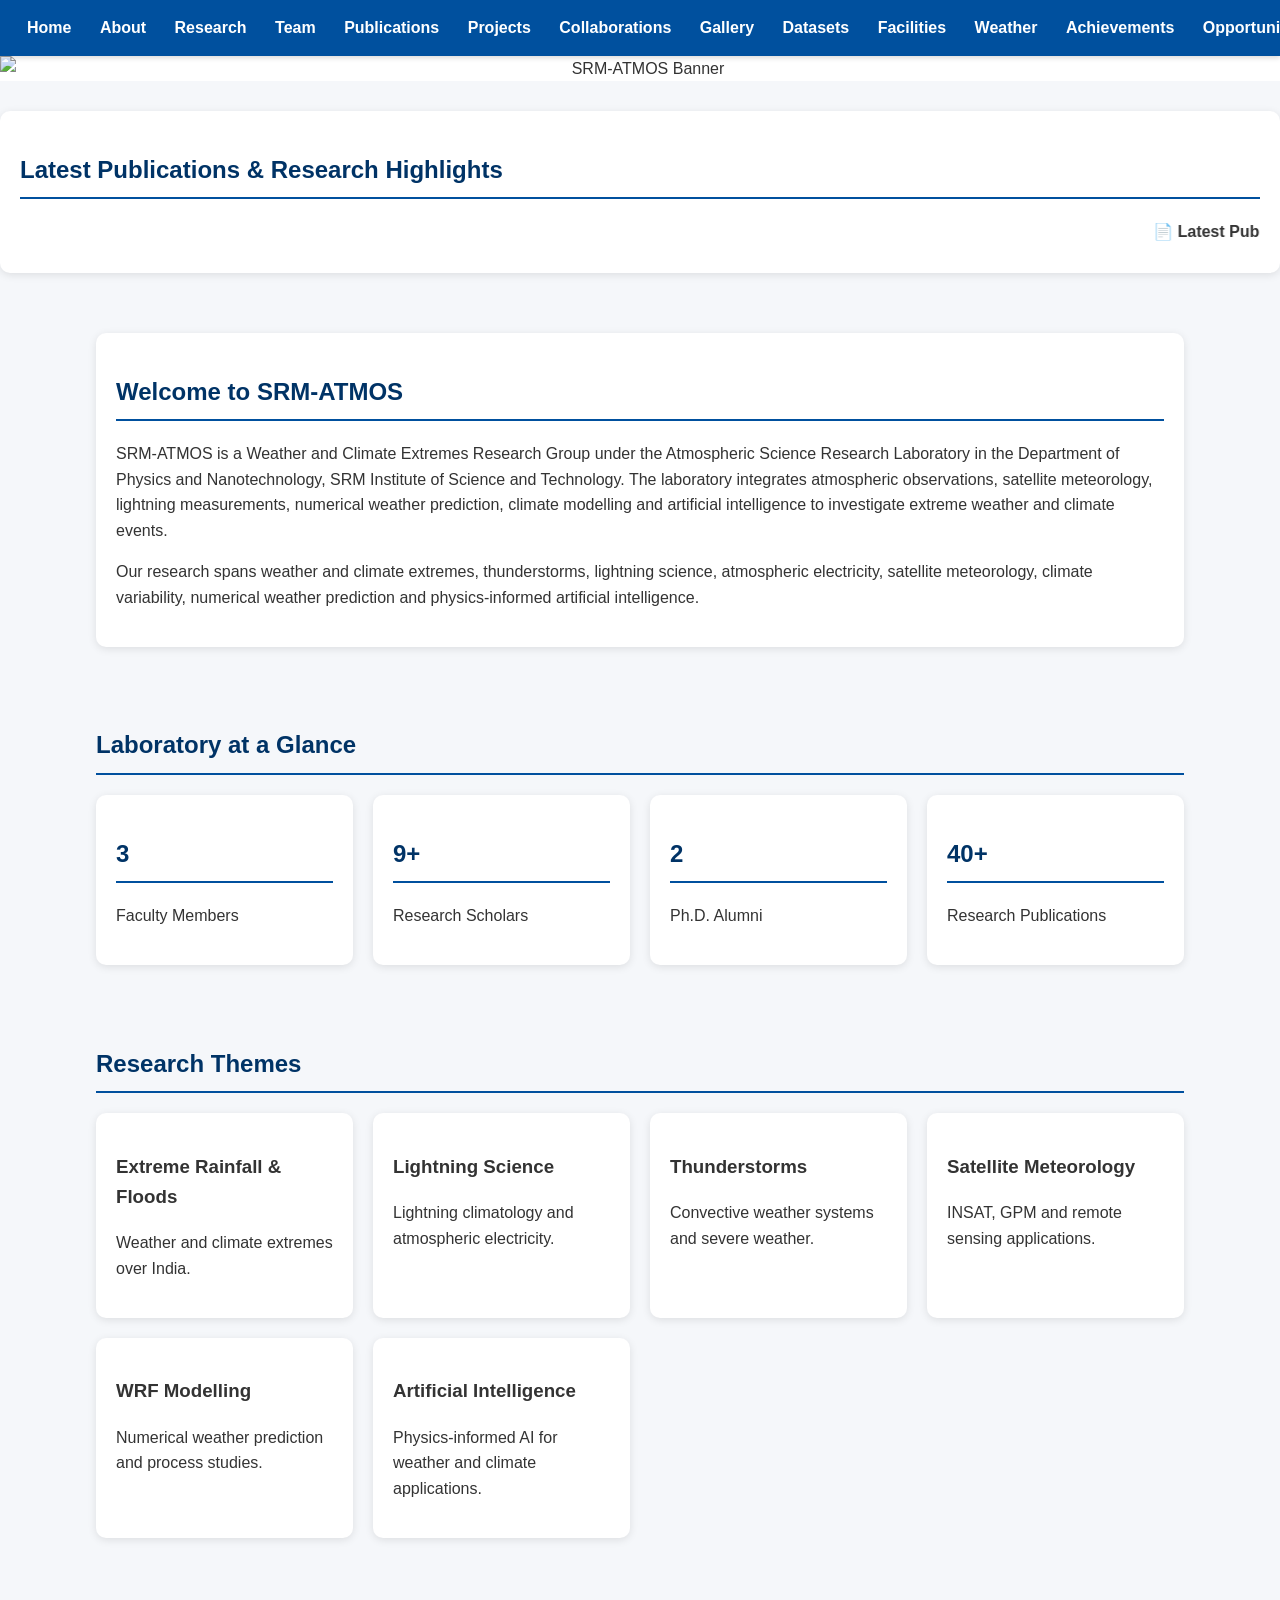
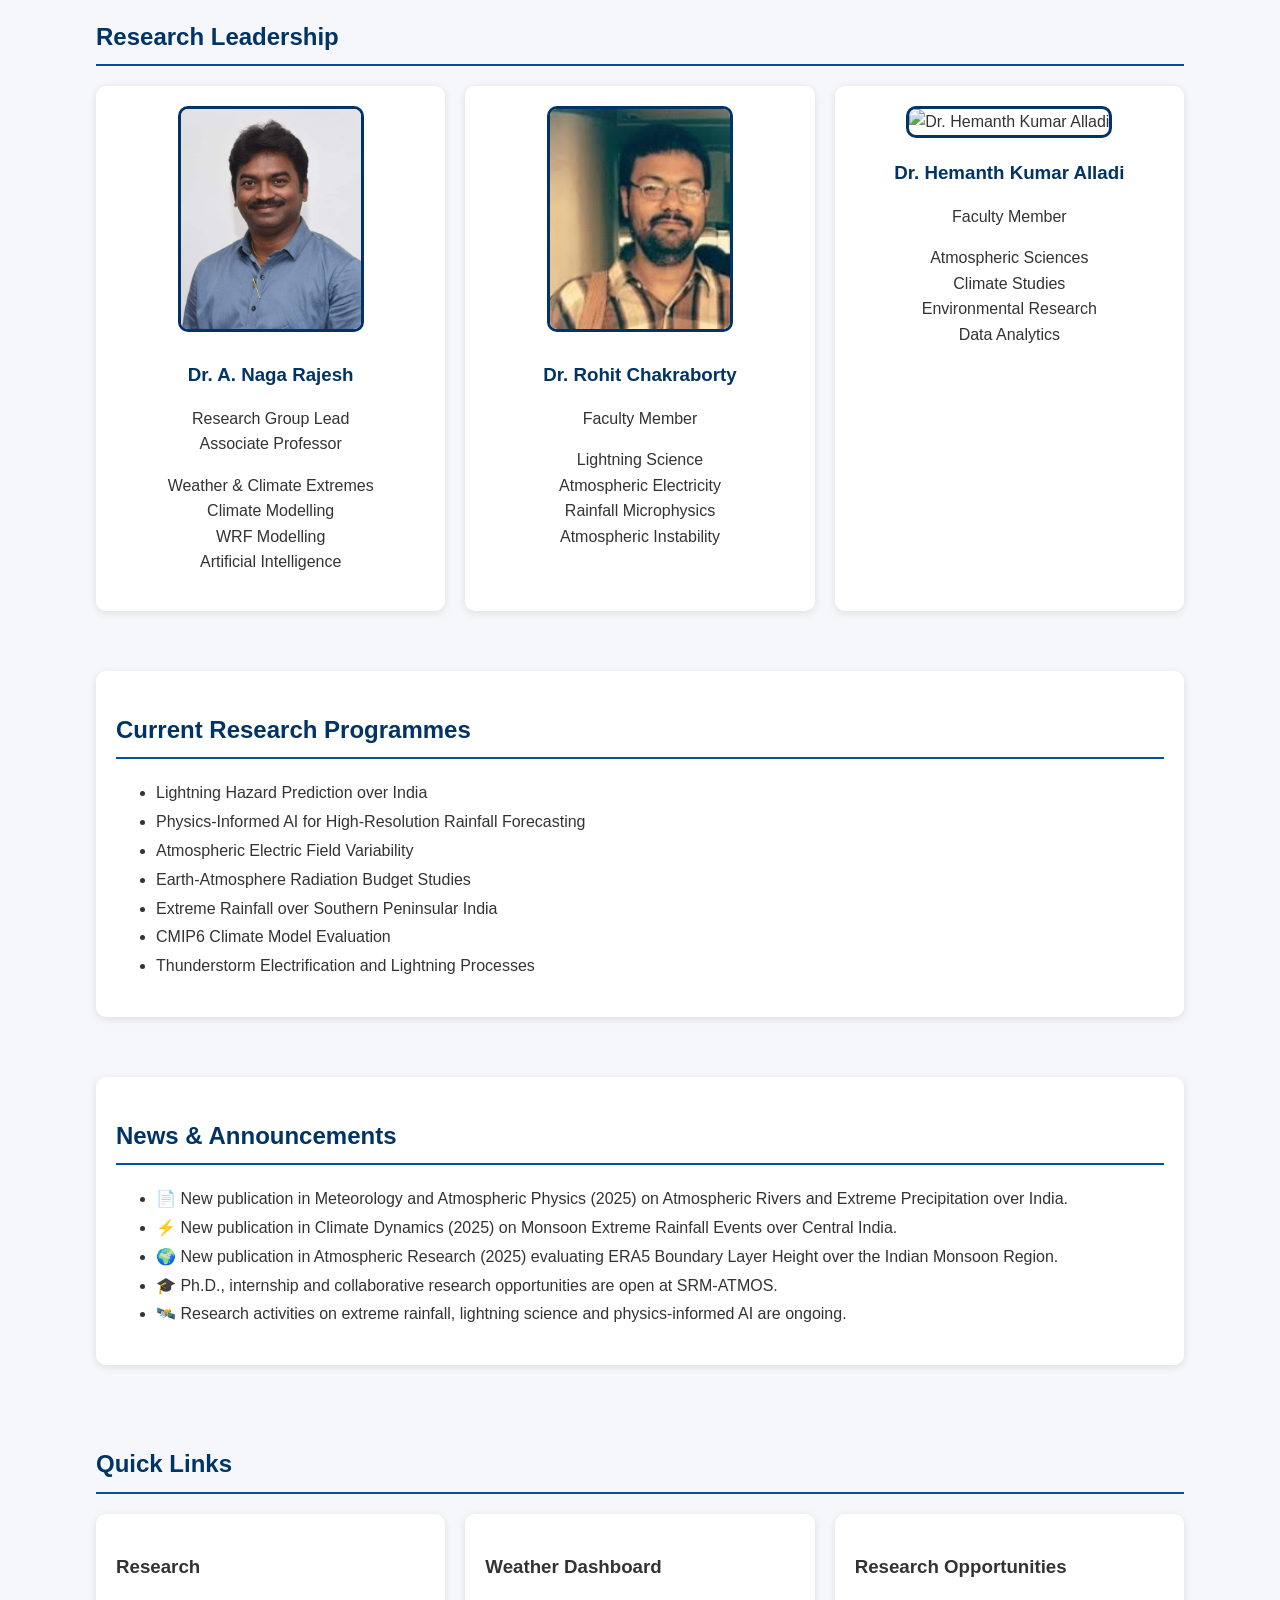
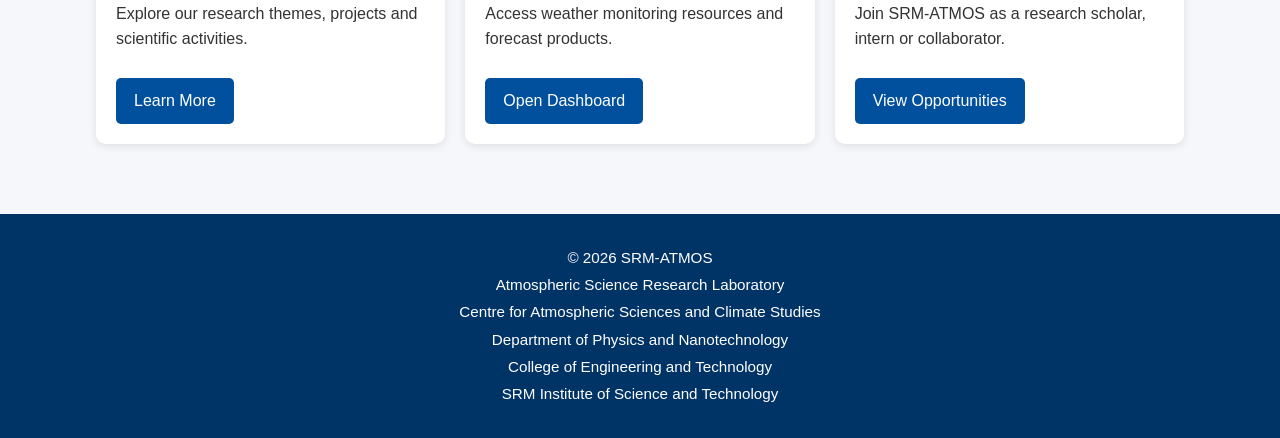
==== commit 3ec60cb7: "Update index.html" ====
--- a/index.html
+++ b/index.html
@@ -226,20 +226,6 @@
 
 <div class="card">
 
-<h2>Research Impact</h2>
-
-<p>
-SRM-ATMOS conducts research on weather and climate extremes, lightning science, atmospheric electricity, satellite meteorology, numerical weather prediction and artificial intelligence applications. The laboratory integrates observations, numerical models and data-driven approaches to improve understanding and prediction of high-impact atmospheric events.
-</p>
-
-</div>
-
-</section>
-
-<section class="section">
-
-<div class="card">
-
 <h2>Current Research Programmes</h2>
 
 <ul>
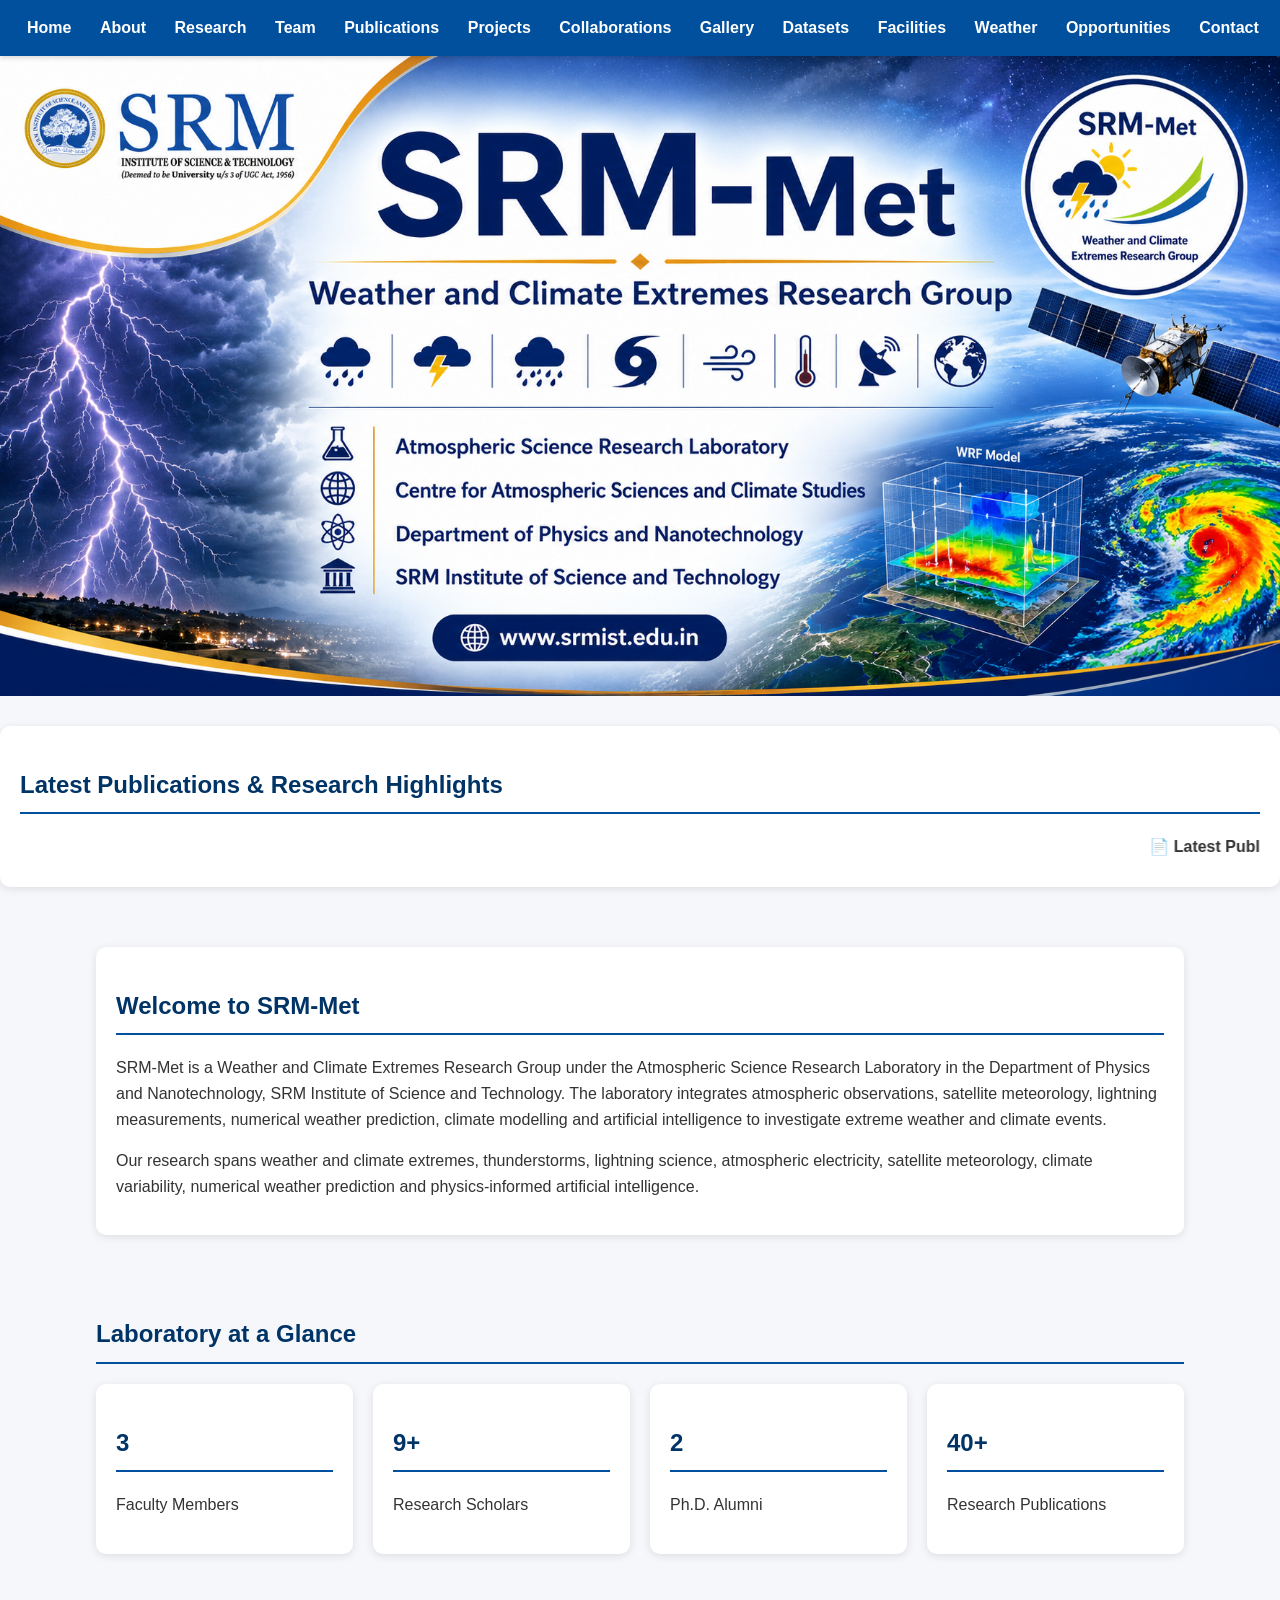
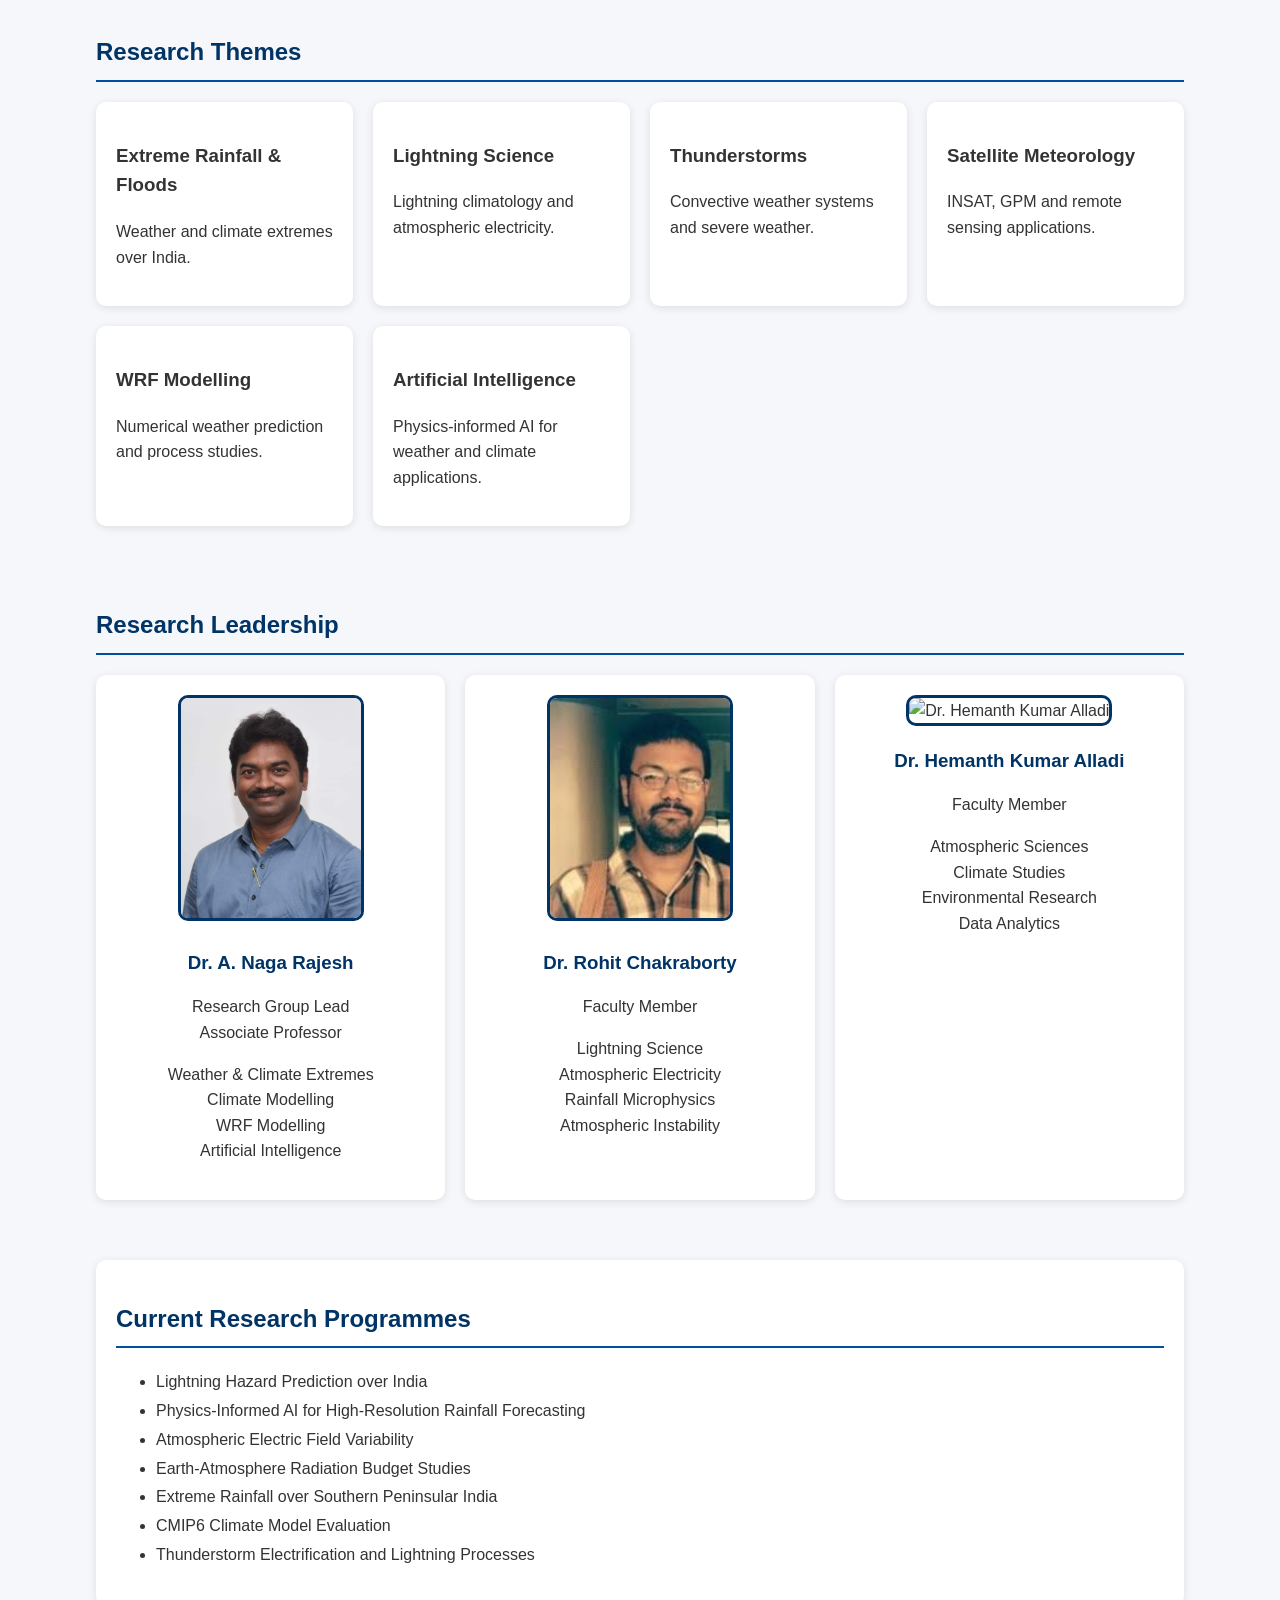
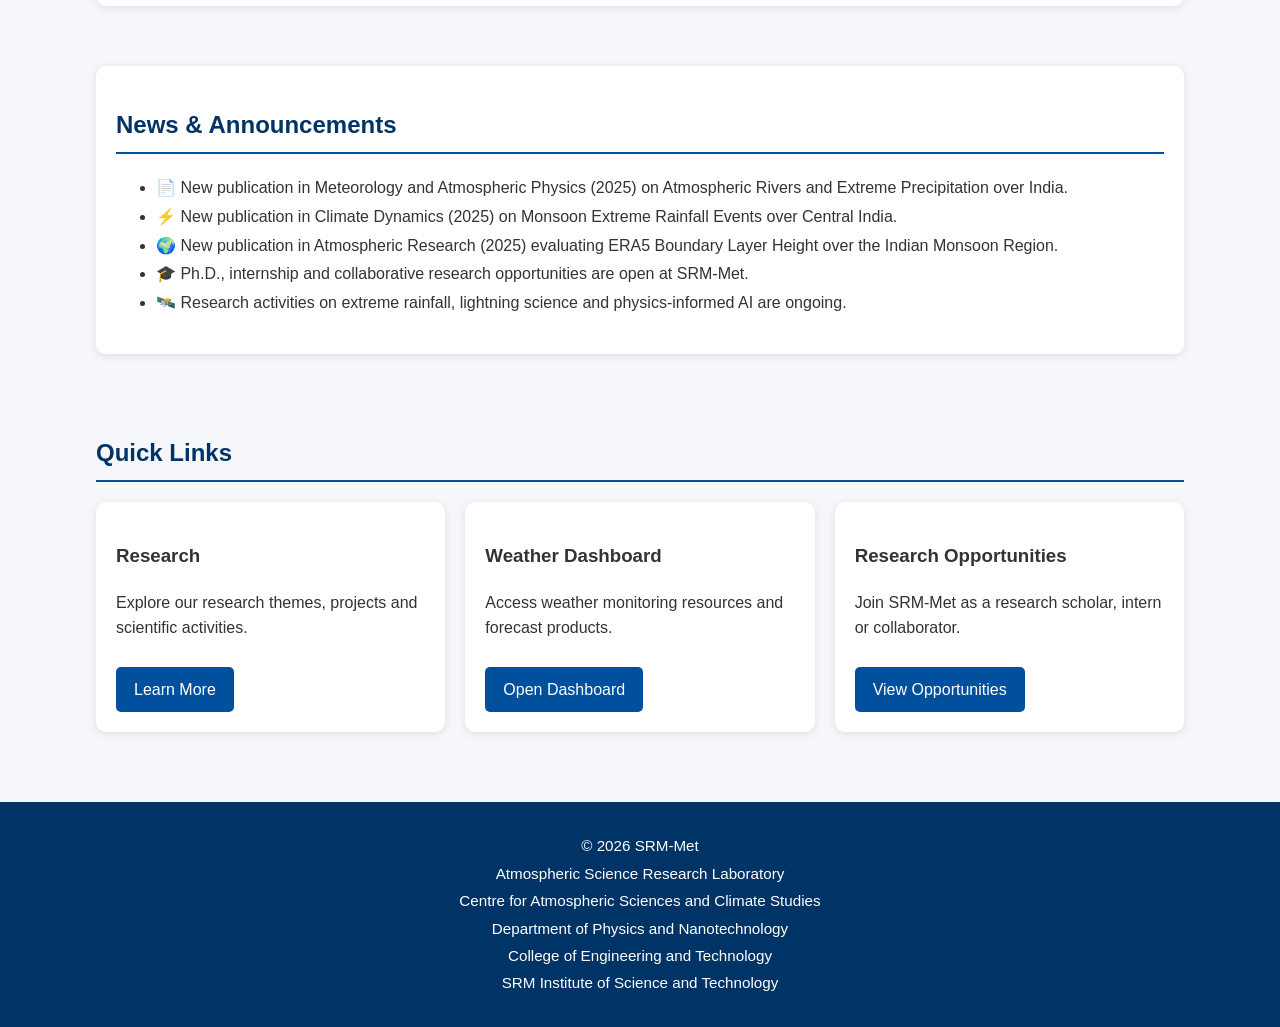
==== commit 4798b513: "Update index.html" ====
--- a/index.html
+++ b/index.html
@@ -5,7 +5,7 @@
 
 <head>
 
-    <title>SRM-ATMOS</title>
+    <title>SRM-Met</title>
 
     <link rel="stylesheet" href="css/style.css?v=2">
 
@@ -32,7 +32,6 @@
     <a href="datasets.html">Datasets</a>
     <a href="facilities.html">Facilities</a>
     <a href="weather.html">Weather</a>
-    <a href="achievements.html">Achievements</a>
     <a href="opportunities.html">Opportunities</a>
     <a href="contact.html">Contact</a>
 
@@ -41,7 +40,7 @@
 <div class="hero">
 
     <img src="images/banner.png"
-         alt="SRM-ATMOS Banner"
+         alt="SRM-Met Banner"
          class="banner-image">
 
 </div>
@@ -53,7 +52,7 @@
 
 <marquee behavior="scroll" direction="left" scrollamount="5">
 
-📄 <strong>Latest Publication – Dr. A. Naga Rajesh:</strong> Atmospheric Rivers and Their Impact on Extreme Precipitation During the Southwest Monsoon over India: A CMIP6 Evaluation (Meteorology and Atmospheric Physics, 2025) |
+📄 <strong>Latest Publication – Dr. A. Naga Rajesh:</strong> Atmospheric Rivers and their Impact on Extreme Precipitation During the Southwest Monsoon over India: A CMIP6 Evaluation (Meteorology and Atmospheric Physics, 2025) |
 
 ⚡ <strong>Latest Publication – Dr. Rohit Chakraborty:</strong> Widespread Monsoon Extreme Rainfall Events over Central Indian Region: Influence of Dynamics and Thermodynamics (Climate Dynamics, 2025) |
 
@@ -70,10 +69,10 @@
 
 <div class="card">
 
-<h2>Welcome to SRM-ATMOS</h2>
-
-<p>
-SRM-ATMOS is a Weather and Climate Extremes Research Group under the Atmospheric Science Research Laboratory in the Department of Physics and Nanotechnology, SRM Institute of Science and Technology. The laboratory integrates atmospheric observations, satellite meteorology, lightning measurements, numerical weather prediction, climate modelling and artificial intelligence to investigate extreme weather and climate events.
+<h2>Welcome to SRM-Met</h2>
+
+<p>
+SRM-Met is a Weather and Climate Extremes Research Group under the Atmospheric Science Research Laboratory in the Department of Physics and Nanotechnology, SRM Institute of Science and Technology. The laboratory integrates atmospheric observations, satellite meteorology, lightning measurements, numerical weather prediction, climate modelling and artificial intelligence to investigate extreme weather and climate events.
 </p>
 
 <p>
@@ -264,7 +263,7 @@
 
 <li>🌍 New publication in Atmospheric Research (2025) evaluating ERA5 Boundary Layer Height over the Indian Monsoon Region.</li>
 
-<li>🎓 Ph.D., internship and collaborative research opportunities are open at SRM-ATMOS.</li>
+<li>🎓 Ph.D., internship and collaborative research opportunities are open at SRM-Met.</li>
 
 <li>🛰️ Research activities on extreme rainfall, lightning science and physics-informed AI are ongoing.</li>
 
@@ -313,7 +312,7 @@
 <h3>Research Opportunities</h3>
 
 <p>
-Join SRM-ATMOS as a research scholar, intern or collaborator.
+Join SRM-Met as a research scholar, intern or collaborator.
 </p>
 
 <a class="button" href="opportunities.html">
@@ -330,7 +329,7 @@
 
 <footer>
 
-© 2026 SRM-ATMOS<br>
+© 2026 SRM-Met<br>
 
 Atmospheric Science Research Laboratory<br>
 
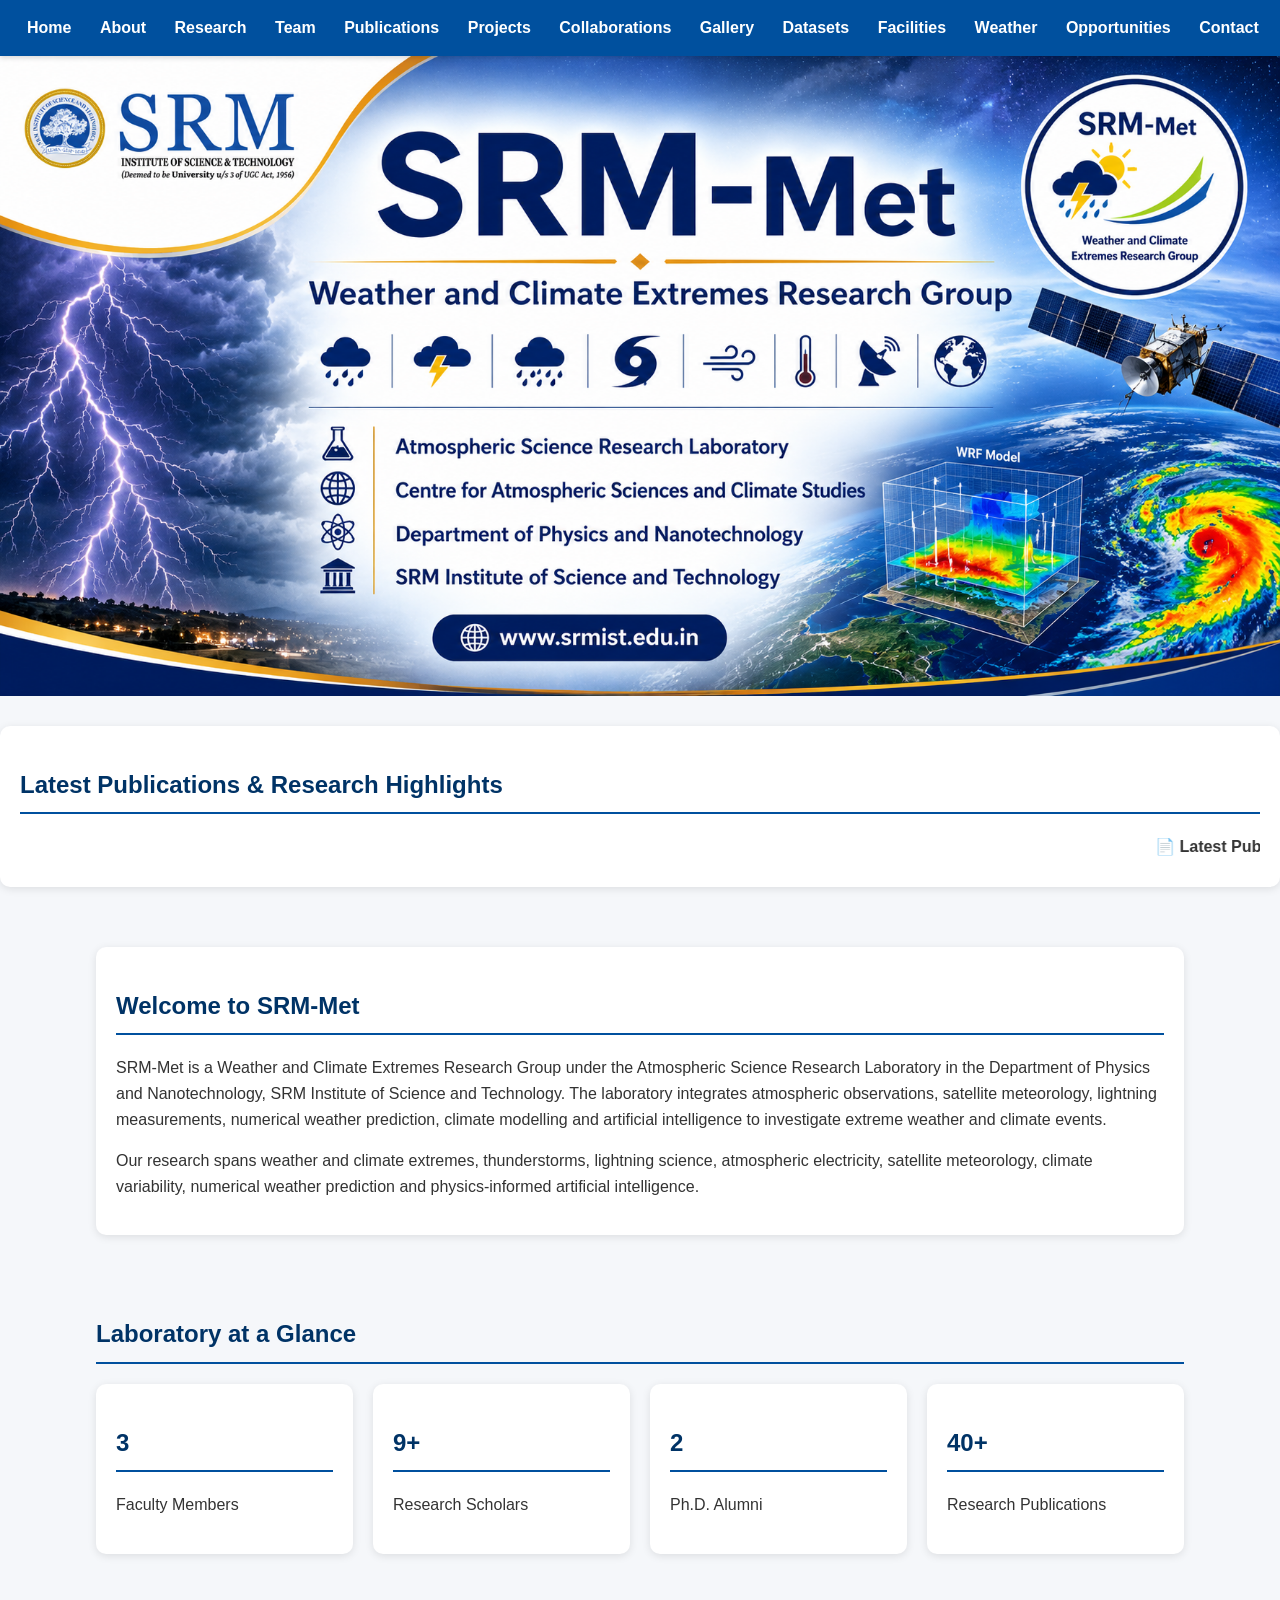
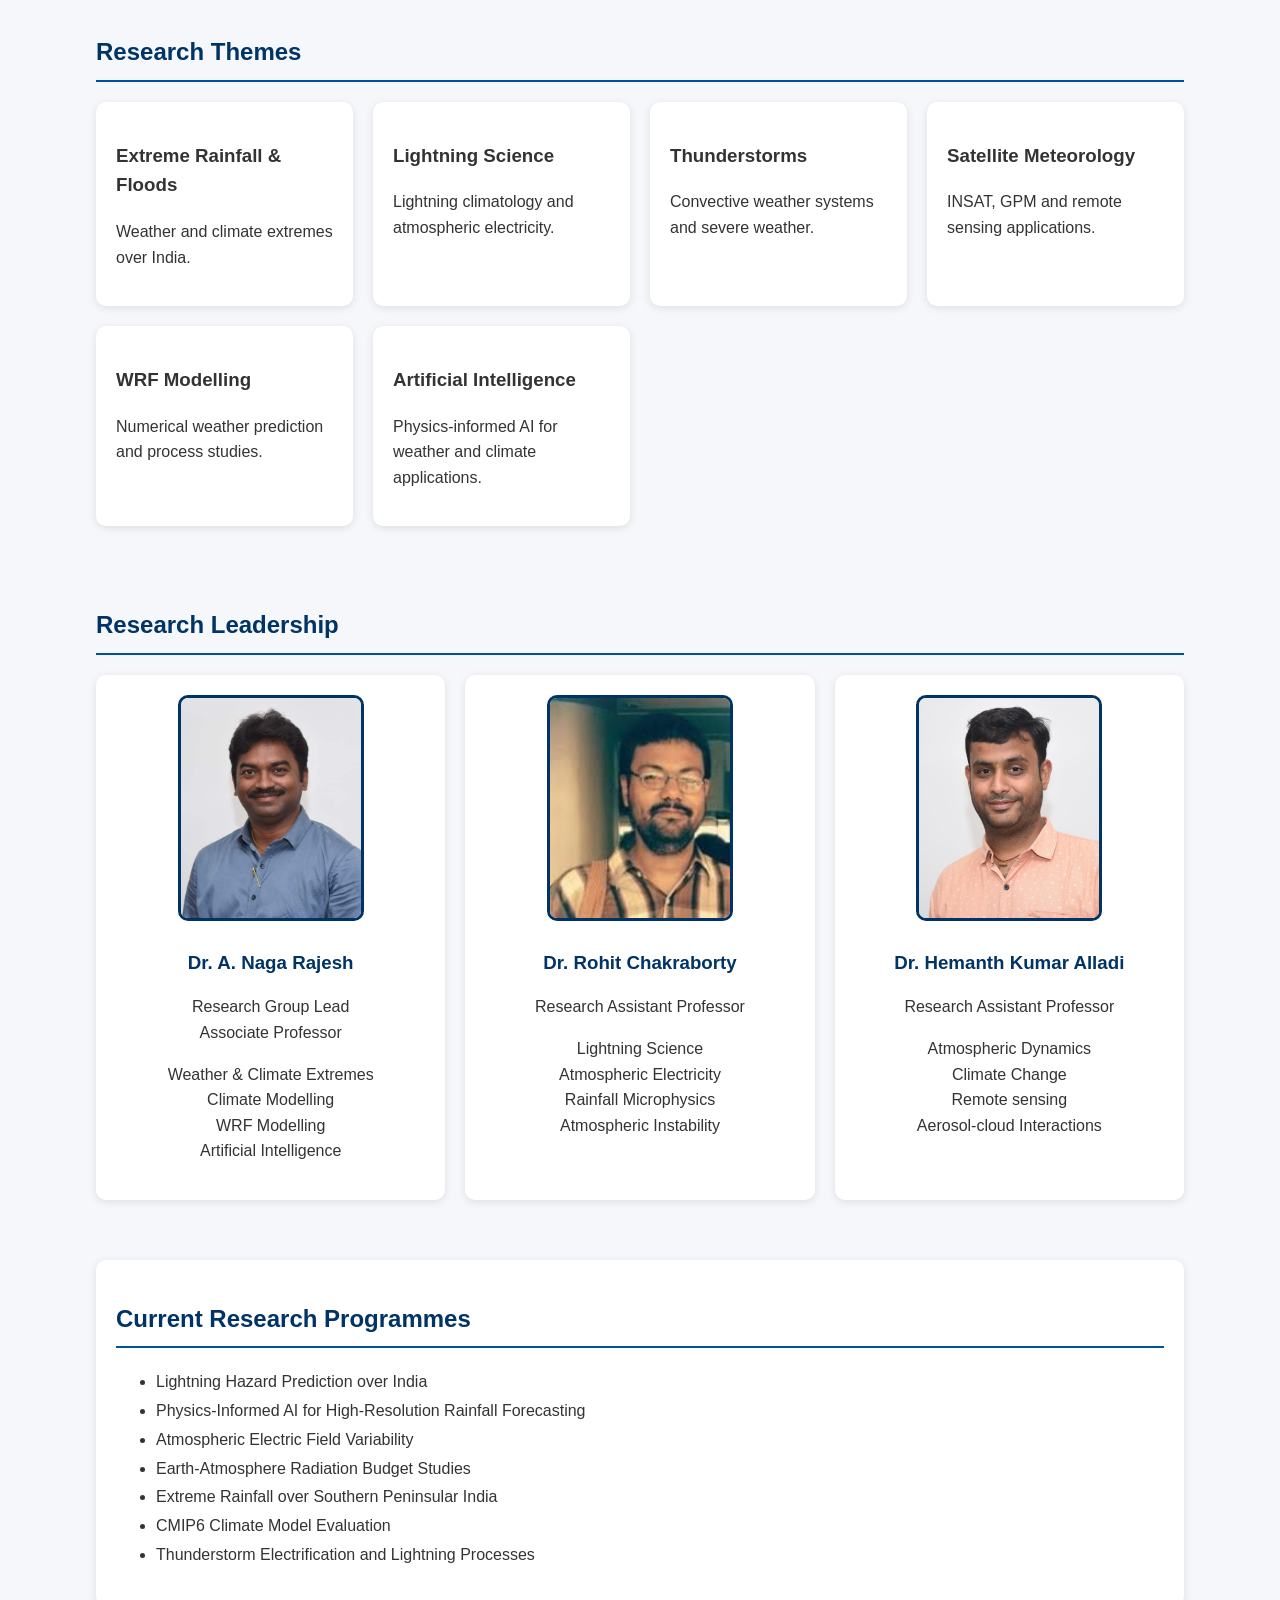
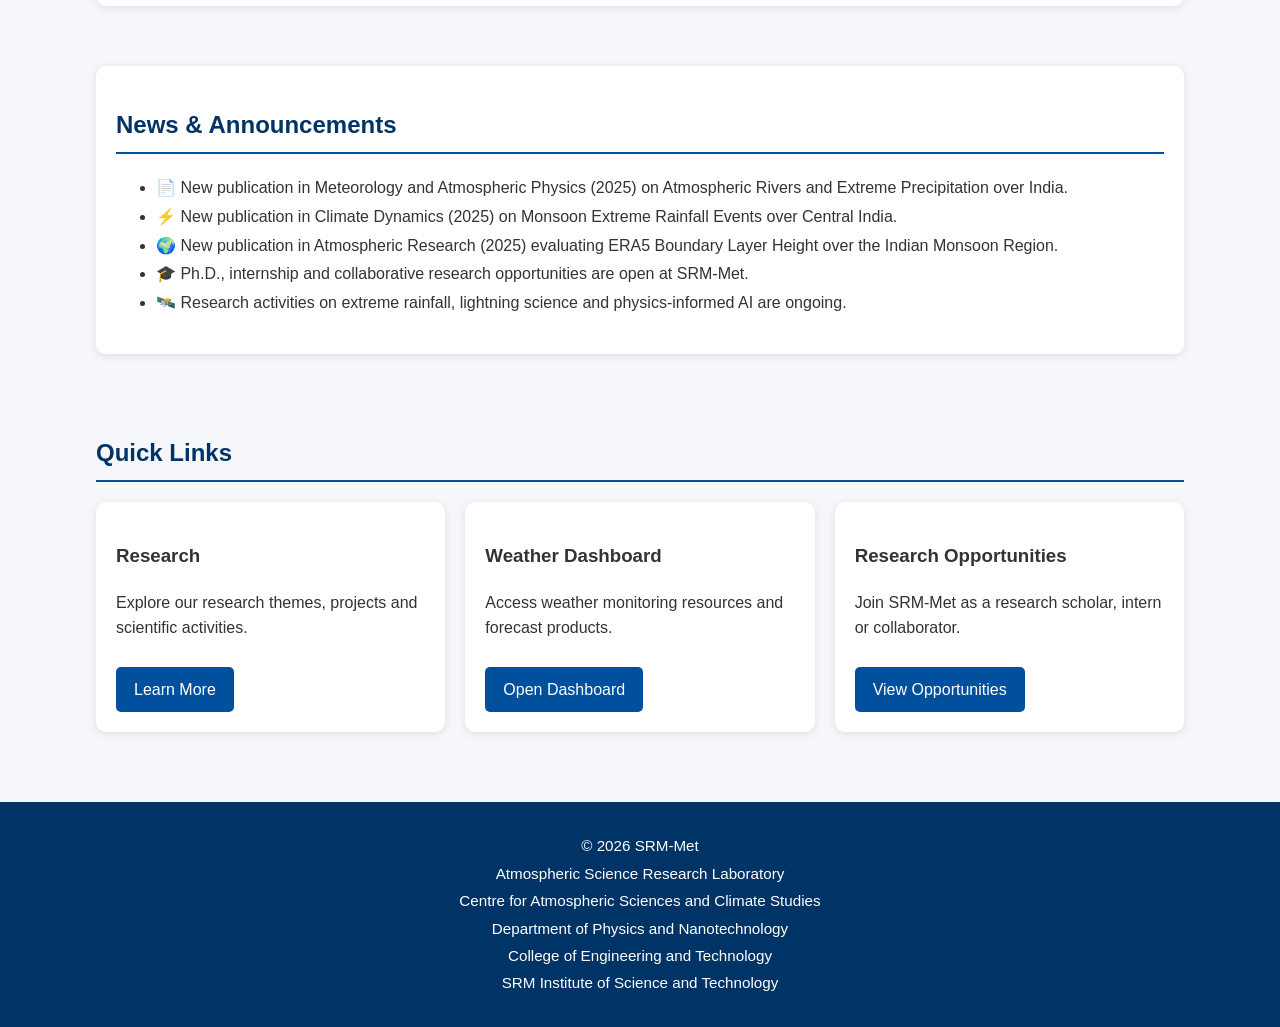
==== commit e528cf61: "Update index.html" ====
--- a/index.html
+++ b/index.html
@@ -52,7 +52,7 @@
 
 <marquee behavior="scroll" direction="left" scrollamount="5">
 
-📄 <strong>Latest Publication – Dr. A. Naga Rajesh:</strong> Atmospheric Rivers and their Impact on Extreme Precipitation During the Southwest Monsoon over India: A CMIP6 Evaluation (Meteorology and Atmospheric Physics, 2025) |
+📄 <strong>Latest Publication – Dr. A. Naga Rajesh:</strong> Features of active and break spells over monsoon core region of india during southwest monsoon simulated by CMIP6 GCMs (Meteorology and Atmospheric Physics, 2026) |
 
 ⚡ <strong>Latest Publication – Dr. Rohit Chakraborty:</strong> Widespread Monsoon Extreme Rainfall Events over Central Indian Region: Influence of Dynamics and Thermodynamics (Climate Dynamics, 2025) |
 
@@ -186,7 +186,7 @@
 <h3>Dr. Rohit Chakraborty</h3>
 
 <p>
-Faculty Member
+Research Assistant Professor
 </p>
 
 <p>
@@ -200,19 +200,19 @@
 
 <div class="card profile-card">
 
-<img src="images/hemanth.jpg" alt="Dr. Hemanth Kumar Alladi">
+<img src="images/hemanth.jpg.png" alt="Dr. Hemanth Kumar Alladi">
 
 <h3>Dr. Hemanth Kumar Alladi</h3>
 
 <p>
-Faculty Member
-</p>
-
-<p>
-Atmospheric Sciences<br>
-Climate Studies<br>
-Environmental Research<br>
-Data Analytics
+Research Assistant Professor
+</p>
+
+<p>
+Atmospheric Dynamics<br>
+Climate Change<br>
+Remote sensing<br>
+Aerosol-cloud Interactions
 </p>
 
 </div>
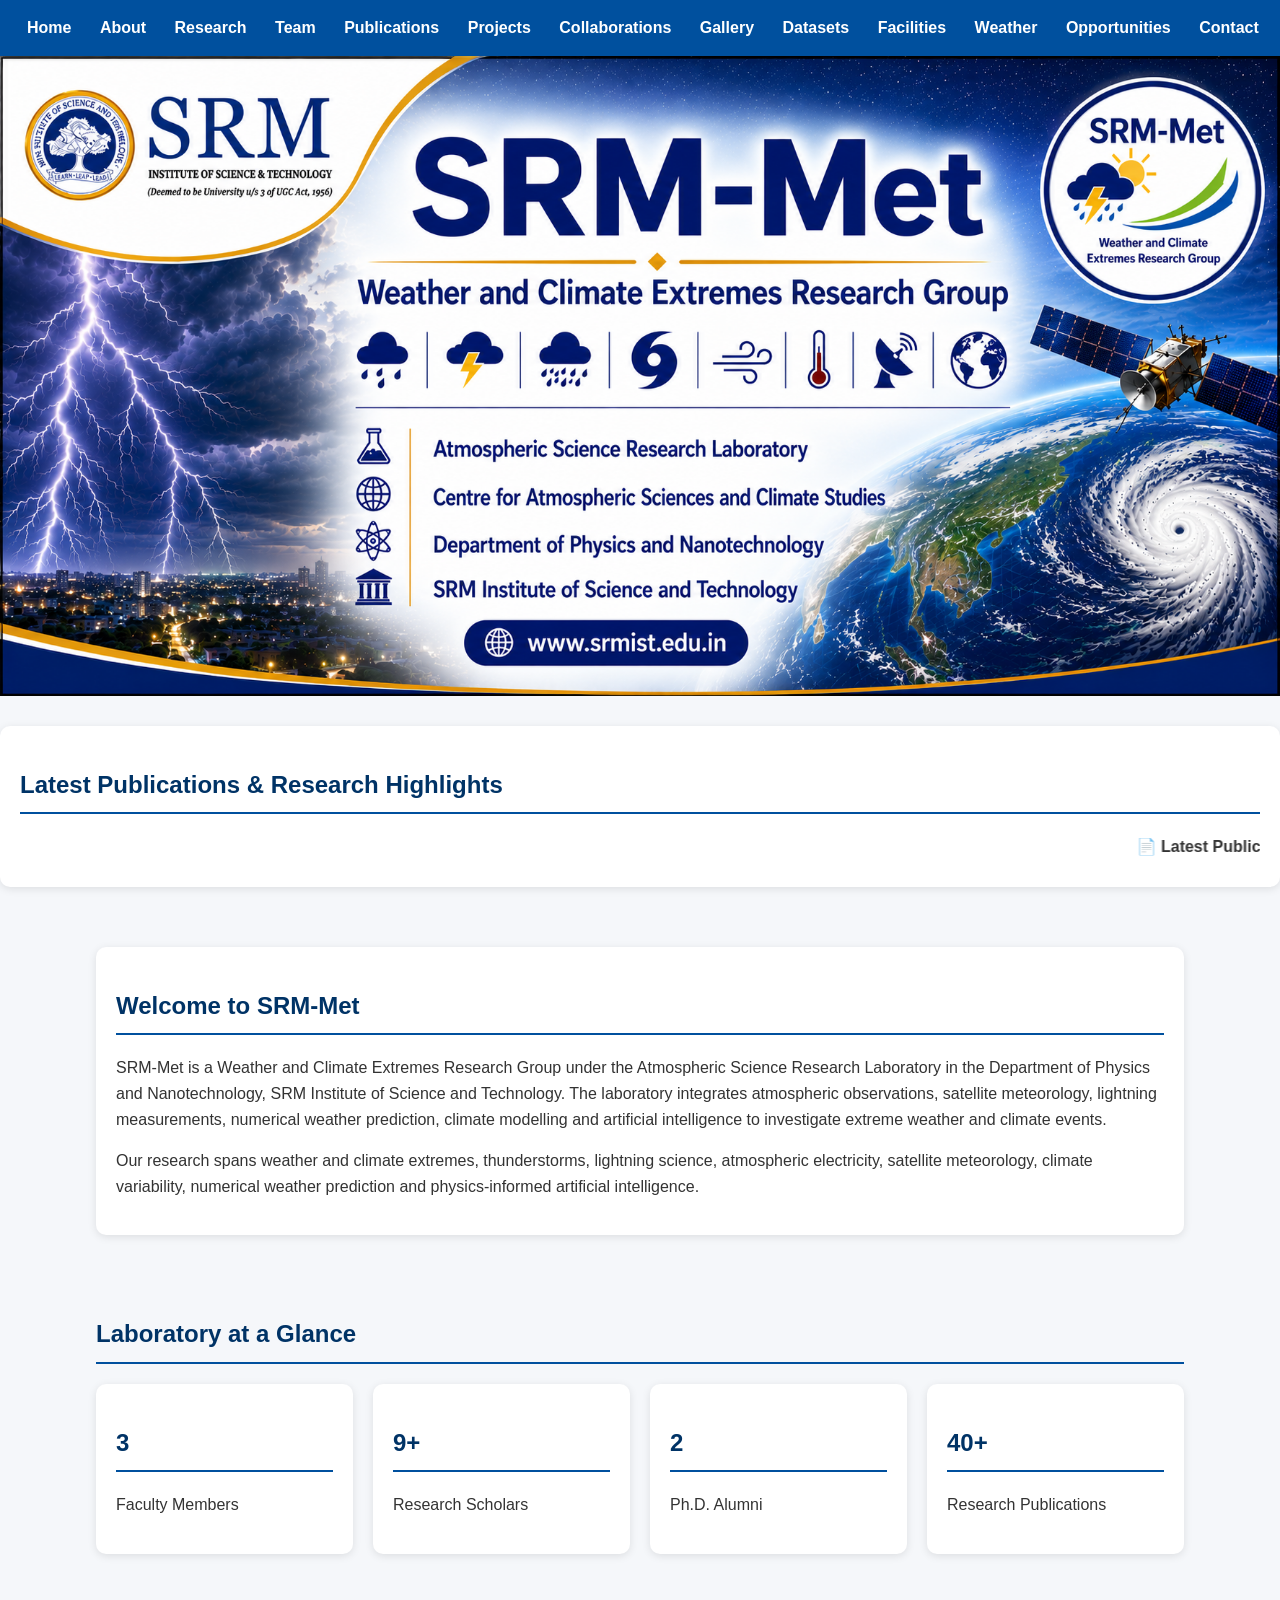
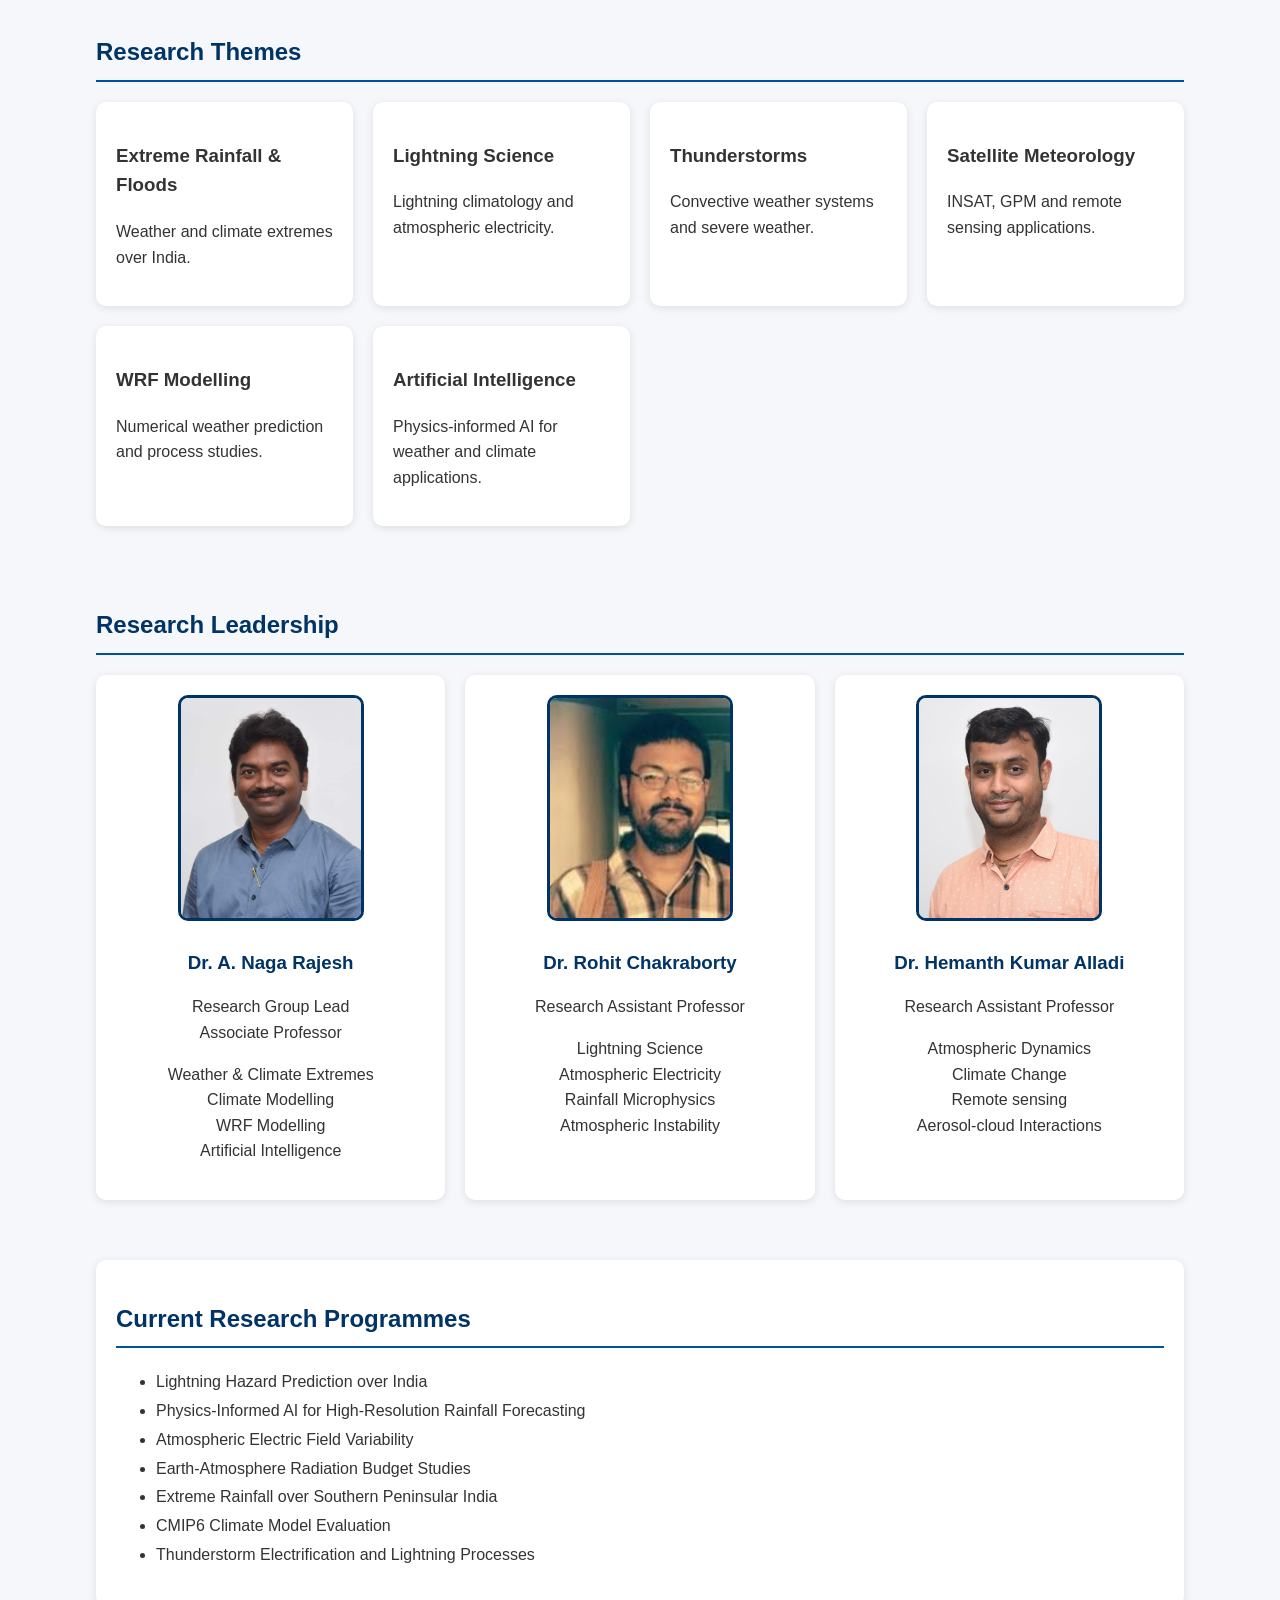
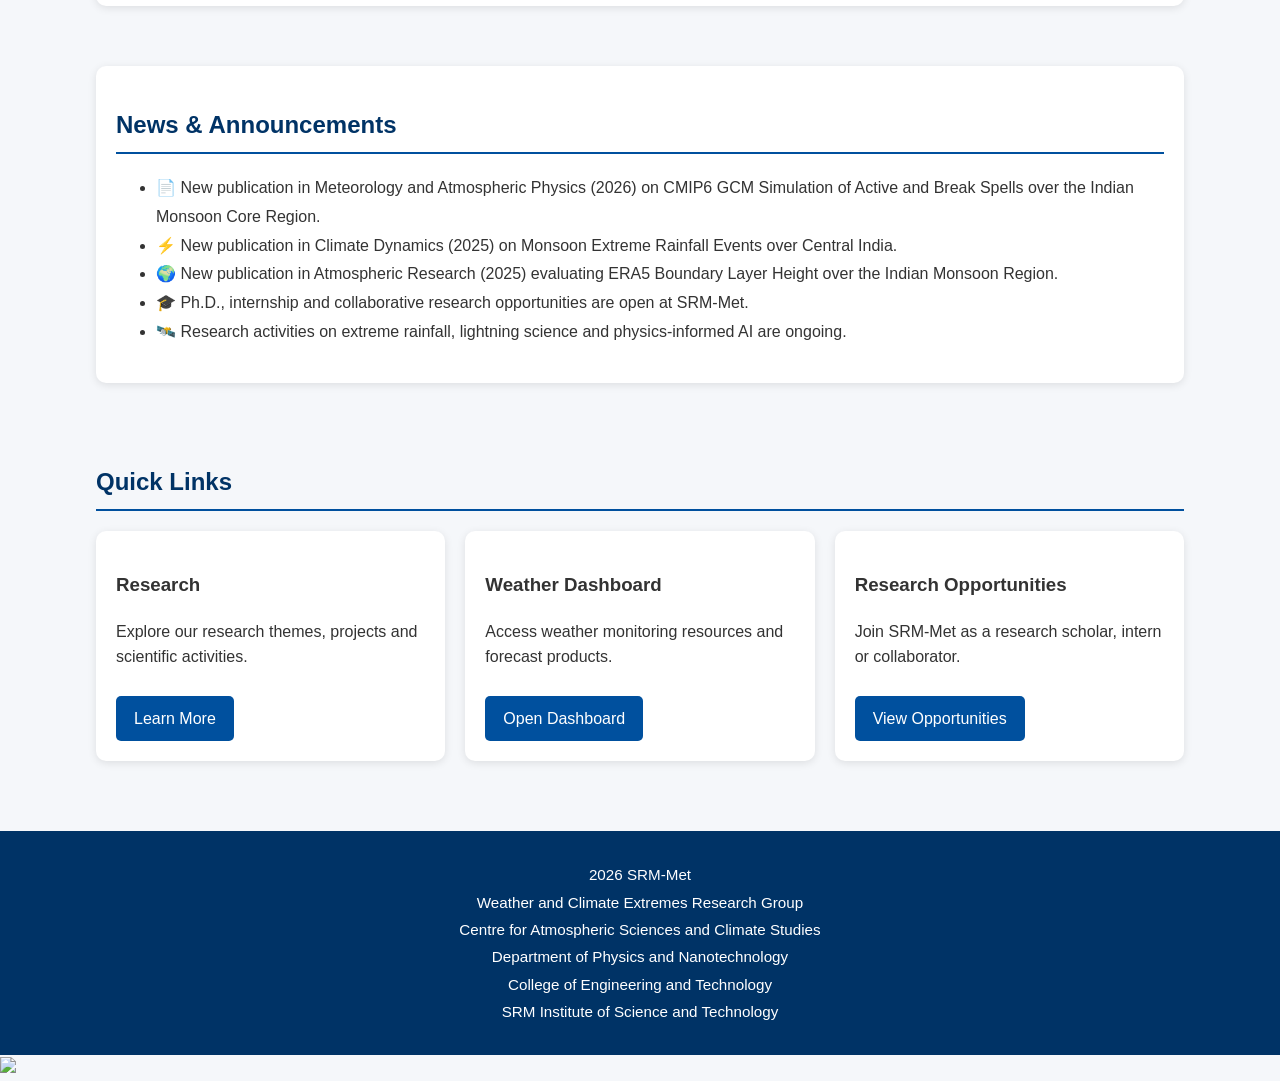
==== commit d1a28cdb: "Update index.html" ====
--- a/index.html
+++ b/index.html
@@ -14,7 +14,15 @@
     <meta charset="UTF-8">
 
     <meta name="viewport" content="width=device-width, initial-scale=1.0">
-
+<!-- Google tag (gtag.js) -->
+<script async src="https://www.googletagmanager.com/gtag/js?id=G-F5K1TEDGQZ"></script>
+<script>
+  window.dataLayer = window.dataLayer || [];
+  function gtag(){dataLayer.push(arguments);}
+  gtag('js', new Date());
+
+  gtag('config', 'G-F5K1TEDGQZ');
+</script>
 </head>
 
 <body>
@@ -257,7 +265,7 @@
 
 <ul>
 
-<li>📄 New publication in Meteorology and Atmospheric Physics (2025) on Atmospheric Rivers and Extreme Precipitation over India.</li>
+<li>📄 New publication in Meteorology and Atmospheric Physics (2026) on CMIP6 GCM Simulation of Active and Break Spells over the Indian Monsoon Core Region.</li>
 
 <li>⚡ New publication in Climate Dynamics (2025) on Monsoon Extreme Rainfall Events over Central India.</li>
 
@@ -329,9 +337,9 @@
 
 <footer>
 
-© 2026 SRM-Met<br>
-
-Atmospheric Science Research Laboratory<br>
+2026 SRM-Met<br>
+
+Weather and Climate Extremes Research Group<br>
 
 Centre for Atmospheric Sciences and Climate Studies<br>
 
@@ -342,7 +350,7 @@
 SRM Institute of Science and Technology
 
 </footer>
-
+<a href="https://visitorbadge.io/status?path=https%3A%2F%2Fsrm-met.github.io"><img src="https://api.visitorbadge.io/api/visitors?path=https%3A%2F%2Fsrm-met.github.io&label=VISITORS&countColor=%23263759" /></a>
 </body>
 
 </html>
